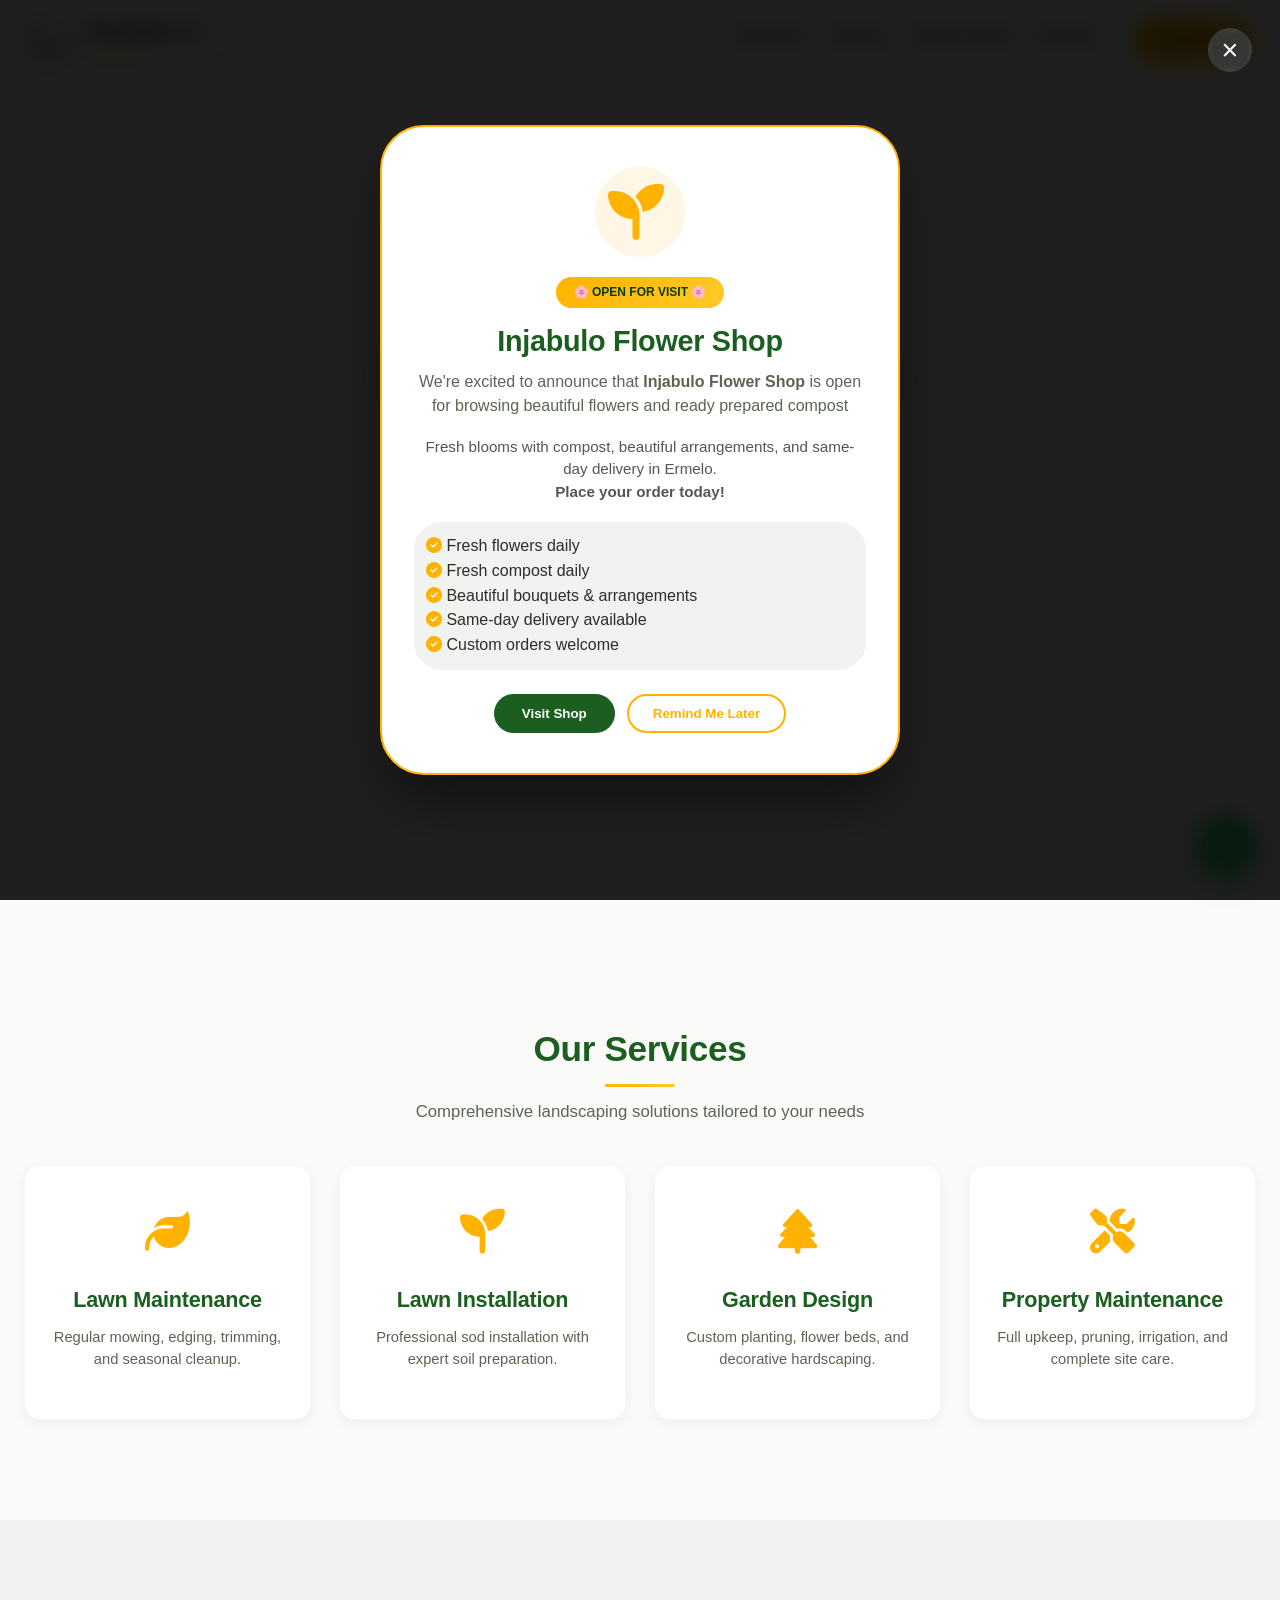
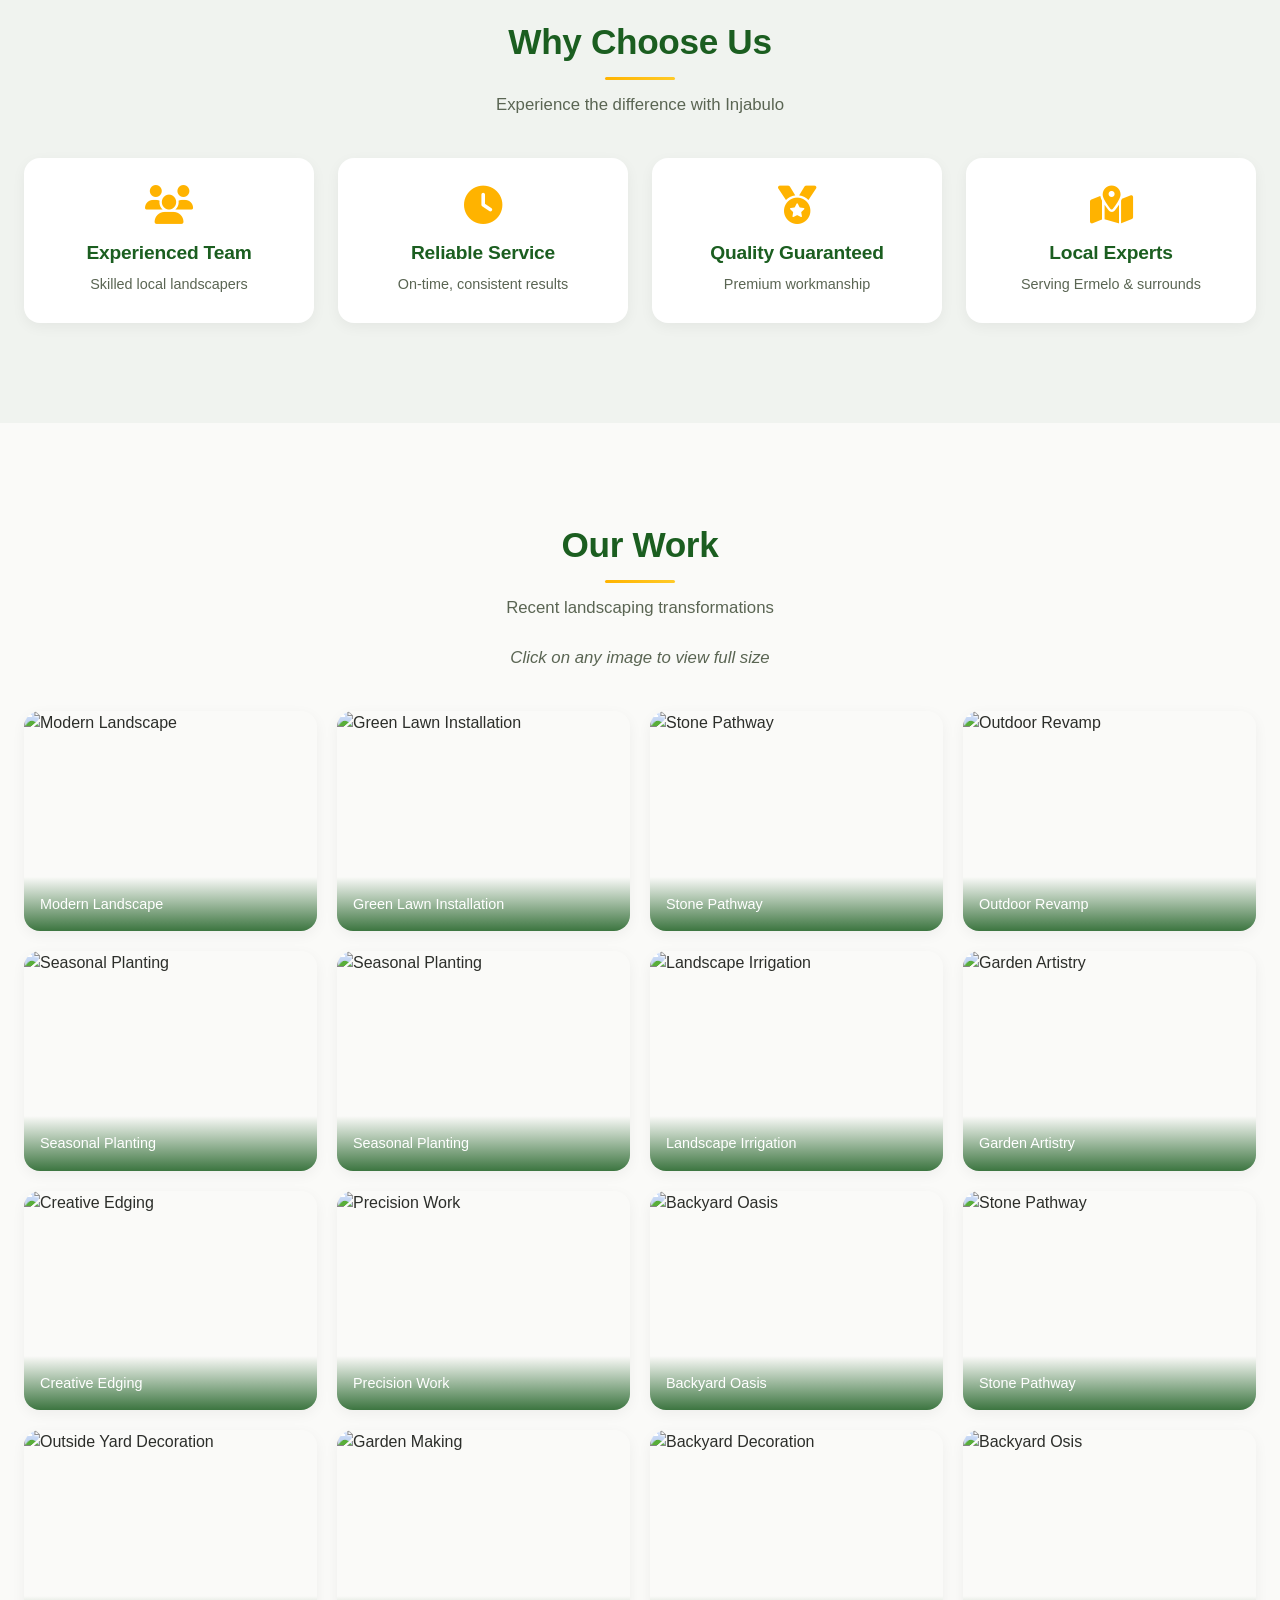
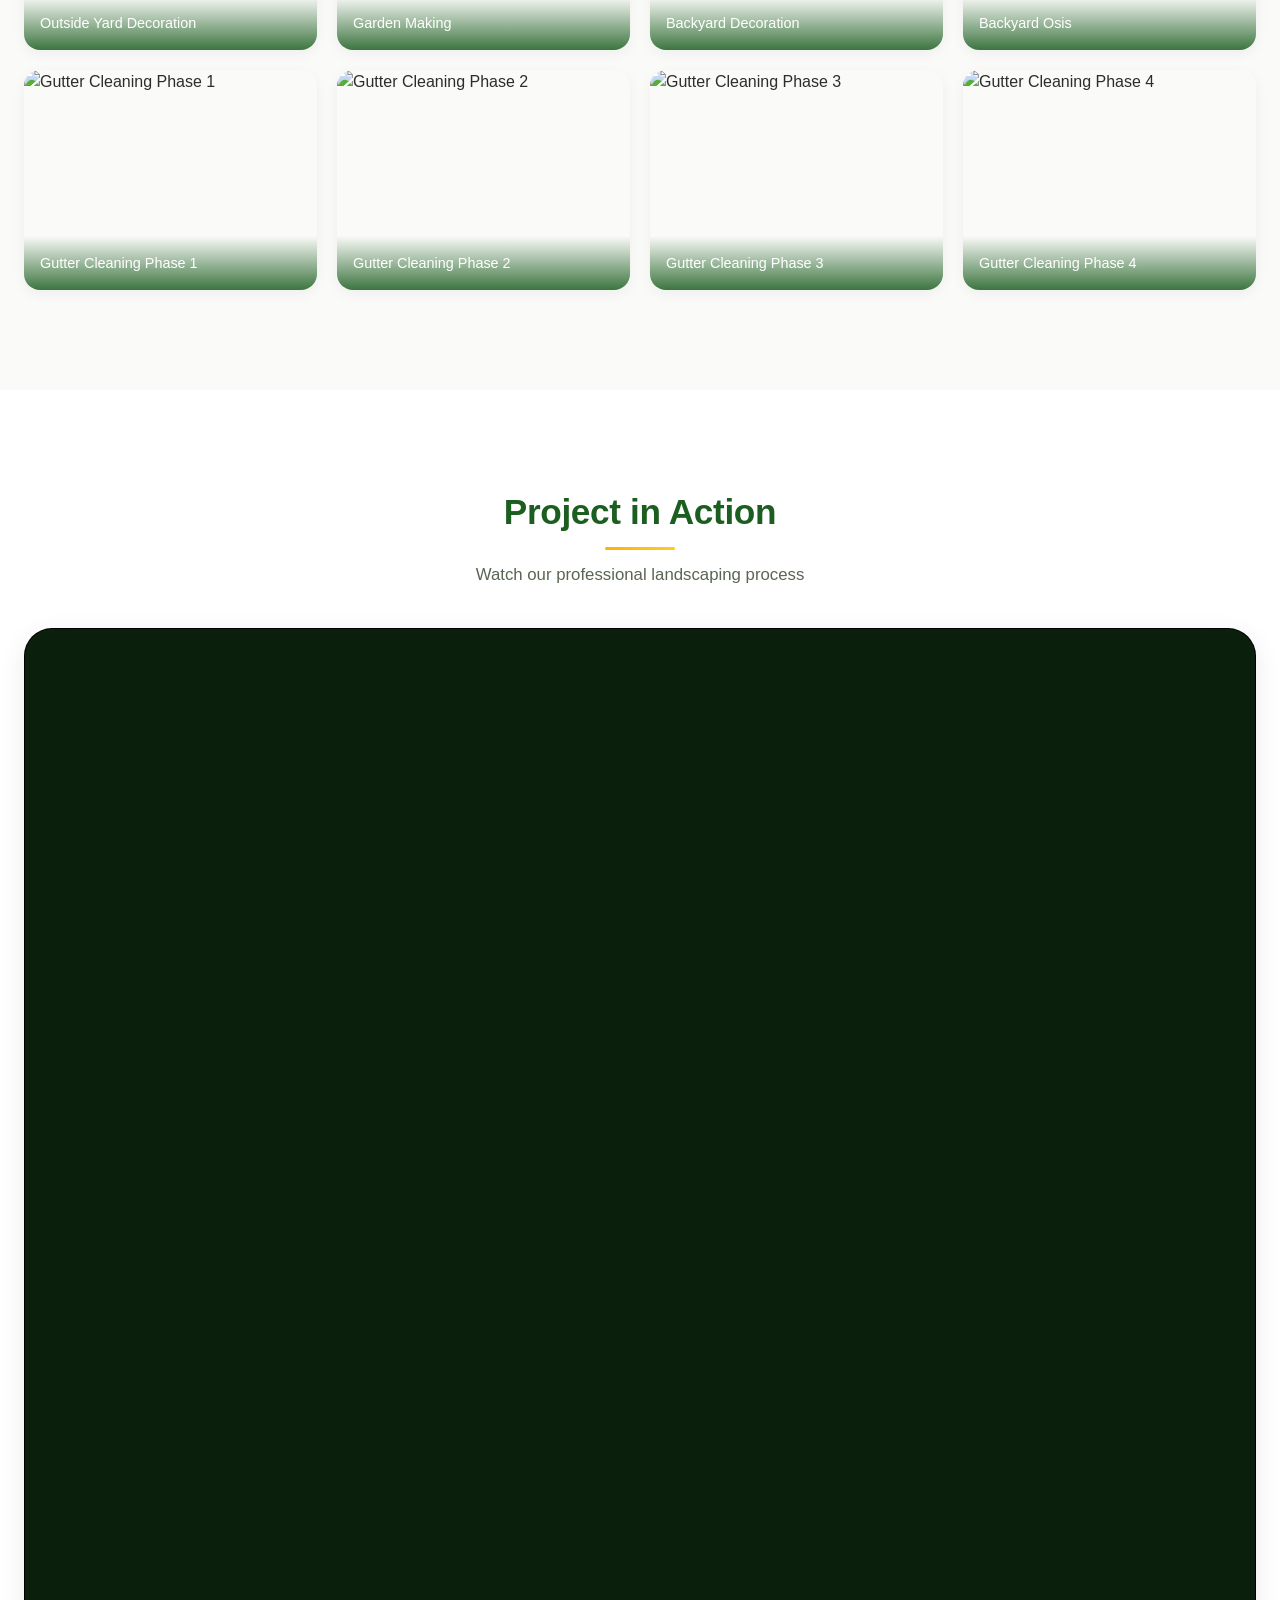
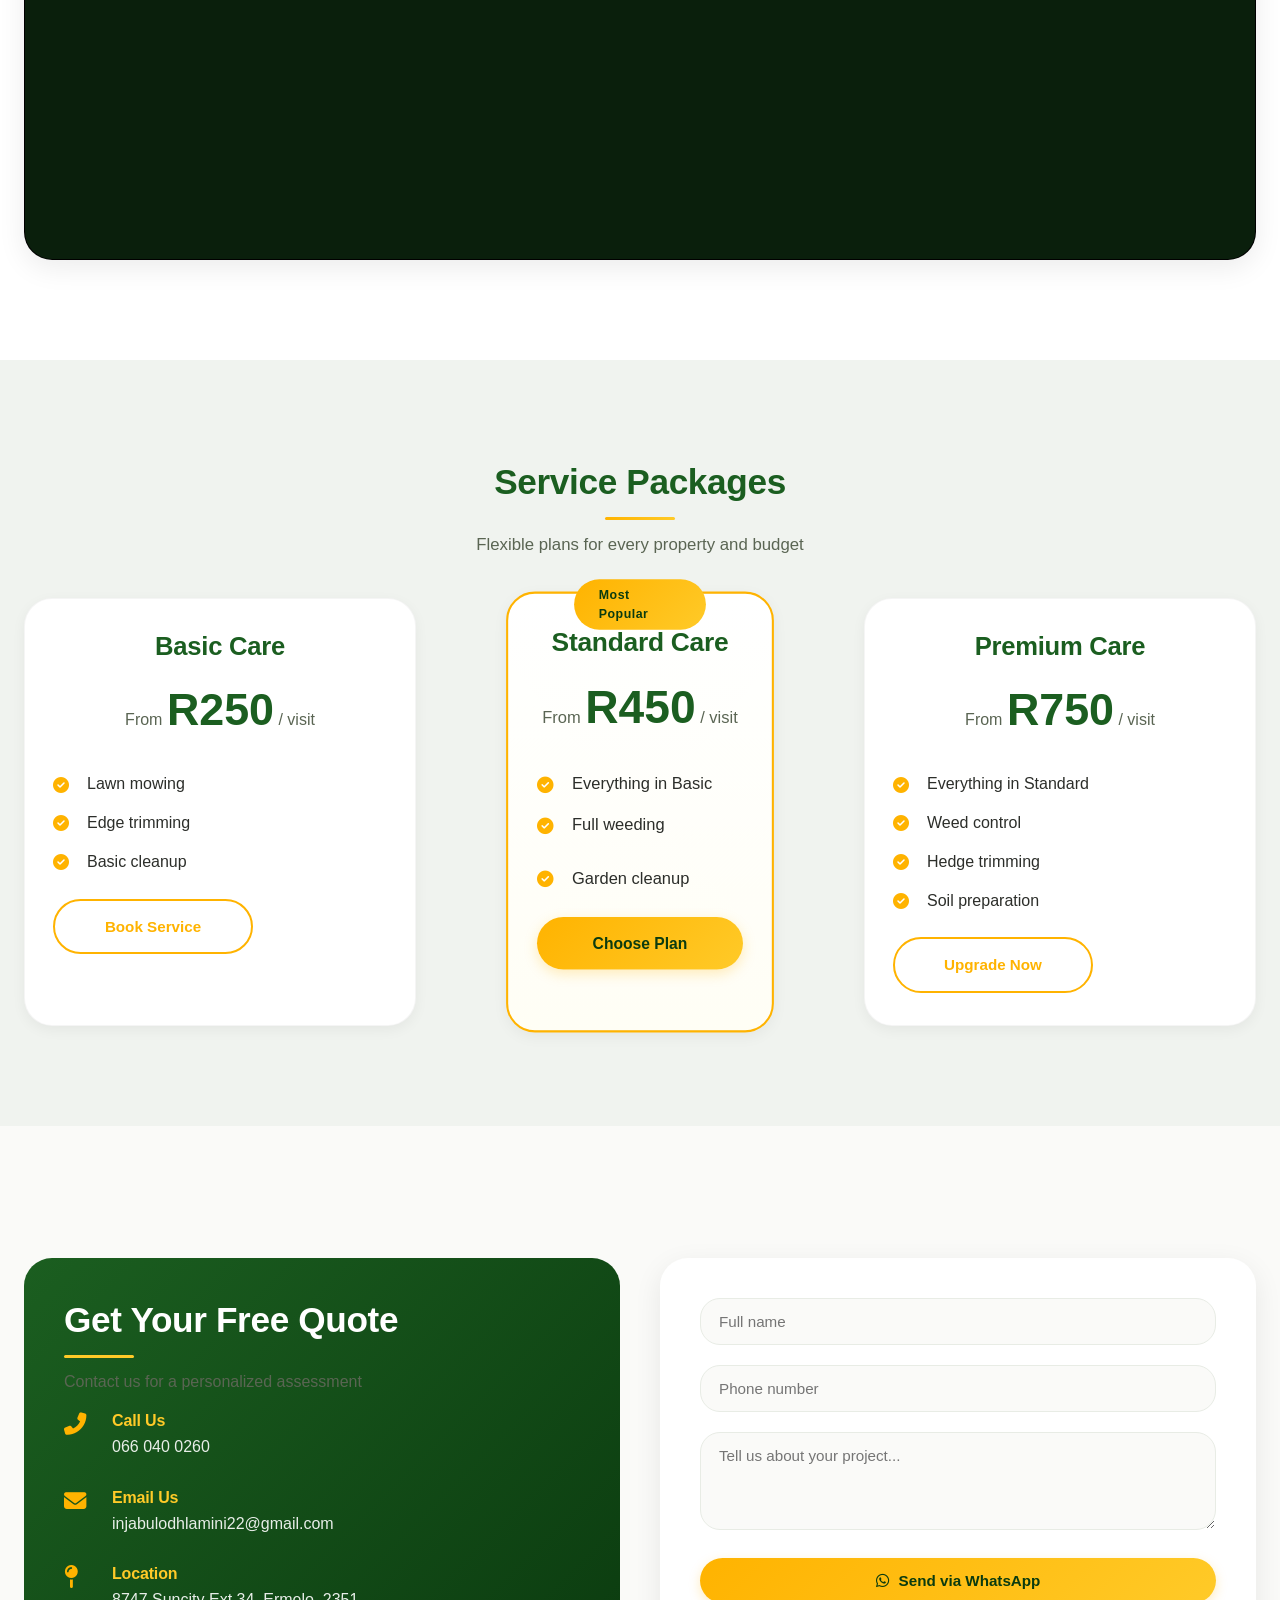
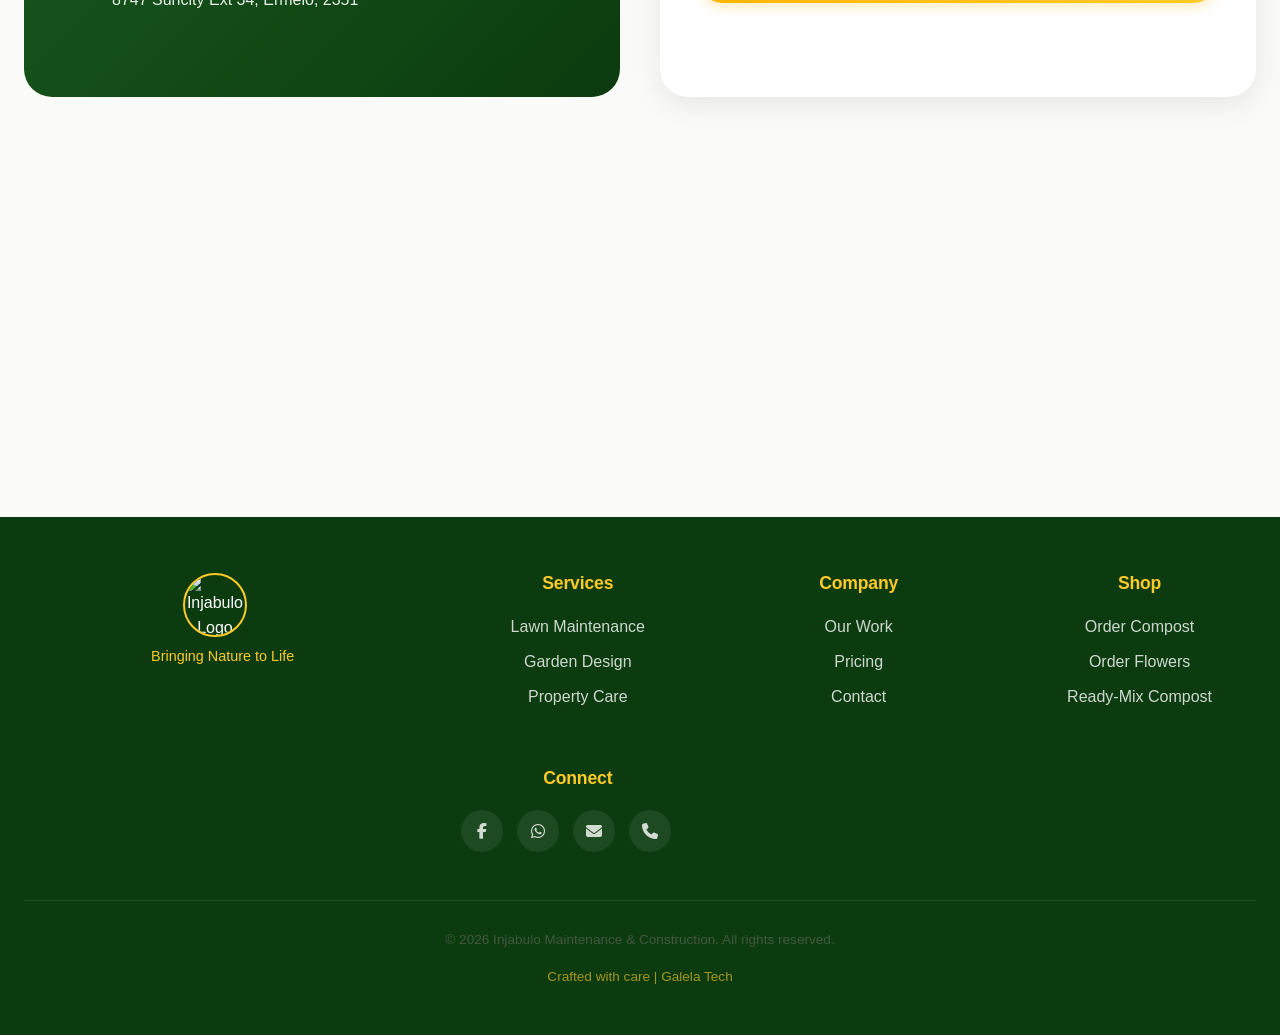
==== index.html @ 192044ea "Initial commit" ====
<!DOCTYPE html>
<html lang="en">
<head>
  <meta charset="UTF-8" />
  <meta name="viewport" content="width=device-width, initial-scale=1.0"/>
  <title>Injabulo Maintenance & Construction | Professional Landscaping Ermelo</title>
  <meta name="description" content="Professional landscaping, lawn maintenance, garden design, and property care services in Ermelo. Reliable, affordable, quality guaranteed. Free quotes available.">
  <meta name="google-site-verification" content="ykbK9y5Ayw79fZYIXV96JhBcG5zOJwum8FJCeMQU0h0" />
  <link rel="stylesheet" href="https://cdnjs.cloudflare.com/ajax/libs/font-awesome/6.4.0/css/all.min.css">
  <style>
    :root {
      --primary-green: #1b5e20;
      --primary-green-light: #2e7d32;
      --primary-green-dark: #0b3b0f;
      --gold-primary: #ffb300;
      --gold-secondary: #ffca28;
      --white: #ffffff;
      --off-white: #fafaf8;
      --light-gray: #f0f3ef;
      --medium-gray: #e2e6df;
      --dark-gray: #2c2e2a;
      --text-muted: #5a6553;
      --shadow-sm: 0 4px 14px rgba(0, 0, 0, 0.05);
      --shadow-md: 0 8px 28px rgba(0, 0, 0, 0.08);
      --border-radius: 10px;
      --border-radius-lg: 16px;
      --transition: all 0.25s ease;
      --white: #ffffff;
      --light-gray: #f0f3ef;
      --gold-primary: #ffb300;
      --gold-secondary: #ffca28;
      --primary-green: #1b5e20;
      --primary-green-dark: #0b3b0f;
    }

    * { margin: 0; padding: 0; box-sizing: border-box; }
    html { scroll-behavior: smooth; font-size: 16px; }
    body {
      font-family: 'Inter', -apple-system, BlinkMacSystemFont, 'Segoe UI', Roboto, Oxygen, Ubuntu, sans-serif;
      line-height: 1.55;
      color: var(--dark-gray);
      background: var(--off-white);
      overflow-x: hidden;
    }
    h1, h2, h3 { font-weight: 700; line-height: 1.25; letter-spacing: -0.01em; margin-bottom: 0.75rem; }
    h1 { font-size: 2.8rem; }
    h2 { font-size: 2rem; }
    h3 { font-size: 1.25rem; }
    p { margin-bottom: 1rem; color: var(--text-muted); }
    a { text-decoration: none; color: inherit; transition: var(--transition); }
    img { max-width: 100%; height: auto; display: block; }
    .container { width: 100%; max-width: 1280px; margin: 0 auto; padding: 0 24px; }

    /* ========== NAVIGATION ========== */
    .navbar {
      position: fixed;
      top: 0;
      width: 100%;
      background: rgba(255, 255, 255, 0.98);
      backdrop-filter: blur(10px);
      box-shadow: var(--shadow-sm);
      z-index: 1000;
      padding: 14px 0;
    }
    .nav-container { display: flex; justify-content: space-between; align-items: center; }
    .logo-wrapper { display: flex; align-items: center; gap: 14px; }
    .company-logo {
      width: 48px;
      height: 48px;
      border-radius: 50%;
      object-fit: cover;
      border: 2px solid var(--gold-primary);
      box-shadow: var(--shadow-sm);
    }
    .logo-main {
      font-size: 1.45rem;
      font-weight: 800;
      color: var(--primary-green);
      letter-spacing: -0.3px;
    }
    .logo-sub {
      font-size: 0.7rem;
      color: var(--gold-primary);
      font-weight: 600;
      letter-spacing: 0.3px;
    }
    .nav-toggle { background: none; border: none; width: 44px; height: 44px; display: flex; flex-direction: column; justify-content: center; align-items: center; cursor: pointer; }
    .hamburger { width: 24px; height: 2px; background: var(--primary-green); position: relative; transition: var(--transition); }
    .hamburger::before, .hamburger::after { content: ''; position: absolute; width: 100%; height: 2px; background: var(--primary-green); transition: var(--transition); }
    .hamburger::before { top: -7px; }
    .hamburger::after { bottom: -7px; }
    .nav-toggle.active .hamburger { background: transparent; }
    .nav-toggle.active .hamburger::before { transform: rotate(45deg); top: 0; }
    .nav-toggle.active .hamburger::after { transform: rotate(-45deg); bottom: 0; }
    .nav-menu {
      position: fixed;
      top: 72px;
      left: 0;
      width: 100%;
      background: var(--white);
      padding: 28px 24px;
      box-shadow: var(--shadow-md);
      transform: translateY(-120%);
      opacity: 0;
      visibility: hidden;
      transition: all 0.35s cubic-bezier(0.2, 0.9, 0.4, 1.1);
    }
    .nav-menu.active { transform: translateY(0); opacity: 1; visibility: visible; }
    .nav-menu ul { list-style: none; display: flex; flex-direction: column; gap: 8px; }
    .nav-menu li { margin-bottom: 0; }
    .nav-link {
      display: block;
      padding: 12px 16px;
      color: var(--dark-gray);
      font-weight: 600;
      border-radius: 12px;
      transition: var(--transition);
      text-align: center;
    }
    .nav-link:hover { background: var(--light-gray); color: var(--gold-primary); }
    .nav-cta {
      background: linear-gradient(135deg, var(--gold-primary), var(--gold-secondary));
      color: var(--primary-green-dark);
      padding: 12px 28px;
      border-radius: 40px;
      font-weight: 700;
      text-align: center;
      margin-top: 8px;
      display: inline-block;
    }
    .nav-cta:hover { transform: translateY(-2px); box-shadow: var(--shadow-sm); }

    /* ========== HERO ========== */
    .hero {
      background:  url('https://i.postimg.cc/Y0gMgQpD/IMG-20260615-WA0022.jpg') center/cover no-repeat;
      color: var(--white);
      text-align: center;
      min-height: 95vh;
      display: flex;
      align-items: center;
      justify-content: center;
      margin-top: 72px;
    }
    .hero-content { max-width: 860px; width: 100%; padding: 48px 24px; }
    .hero-title {
      font-size: 3rem;
      margin-bottom: 1rem;
      text-shadow: 0 2px 12px rgba(0, 0, 0, 0.2);
      letter-spacing: -0.02em;
    }
    .hero-subtitle {
      font-size: 1.35rem;
      margin-bottom: 1rem;
      color: var(--gold-secondary);
      font-weight: 500;
    }
    .hero-tagline {
      font-size: 1.05rem;
      margin-bottom: 2rem;
      opacity: 0.9;
      max-width: 560px;
      margin-left: auto;
      margin-right: auto;
      color: #fafaf8;
    }
    .hero-actions { display: flex; flex-direction: column; gap: 16px; align-items: center; justify-content: center; }

    /* ========== BUTTONS ========== */
    .btn {
      display: inline-flex;
      align-items: center;
      justify-content: center;
      gap: 10px;
      padding: 14px 32px;
      border-radius: 50px;
      font-weight: 600;
      transition: var(--transition);
      cursor: pointer;
      font-size: 0.95rem;
      border: none;
    }
    .btn-primary {
      background: linear-gradient(135deg, var(--gold-primary), var(--gold-secondary));
      color: var(--primary-green-dark);
      box-shadow: 0 4px 12px rgba(255, 179, 0, 0.25);
    }
    .btn-primary:hover { transform: translateY(-3px); box-shadow: 0 8px 22px rgba(255, 179, 0, 0.35); }
    .btn-secondary {
      background: rgba(255, 255, 255, 0.12);
      backdrop-filter: blur(4px);
      color: var(--white);
      border: 1px solid rgba(255, 255, 255, 0.25);
    }
    .btn-secondary:hover { background: rgba(255, 255, 255, 0.22); transform: translateY(-3px); }
    .btn-outline {
      background: transparent;
      border: 2px solid var(--gold-primary);
      color: var(--gold-primary);
      border-radius: 50px;
    }
    .btn-outline:hover { background: var(--gold-primary); color: var(--primary-green); transform: translateY(-2px); }

    /* ========== SECTIONS ========== */
    .section { padding: 80px 0; }
    .section-alt { background: var(--light-gray); }
    .section-title {
      font-size: 2.2rem;
      text-align: center;
      color: var(--primary-green);
      margin-bottom: 0.75rem;
      position: relative;
      padding-bottom: 16px;
    }
    .section-title::after {
      content: '';
      position: absolute;
      bottom: 0;
      left: 50%;
      transform: translateX(-50%);
      width: 70px;
      height: 3px;
      background: linear-gradient(90deg, var(--gold-primary), var(--gold-secondary));
      border-radius: 3px;
    }
    .section-subtitle {
      text-align: center;
      color: var(--text-muted);
      font-size: 1.05rem;
      margin-bottom: 2.5rem;
      max-width: 620px;
      margin-left: auto;
      margin-right: auto;
    }

    /* ========== SERVICES GRID ========== */
    .services-grid { display: grid; grid-template-columns: 1fr; gap: 28px; margin-top: 2rem; }
    .service-card {
      background: var(--white);
      padding: 32px 24px;
      border-radius: var(--border-radius-lg);
      box-shadow: var(--shadow-sm);
      text-align: center;
      transition: var(--transition);
      border: 1px solid rgba(0, 0, 0, 0.03);
    }
    .service-card:hover {
      transform: translateY(-6px);
      box-shadow: var(--shadow-md);
      border-color: var(--gold-primary);
    }
    .service-icon { font-size: 2.8rem; color: var(--gold-primary); margin-bottom: 1.2rem; }
    .service-title { color: var(--primary-green); margin-bottom: 0.75rem; font-size: 1.35rem; }
    .service-description { color: var(--text-muted); font-size: 0.92rem; }

    /* ========== ENTRY POPUP STYLES ========== */
.entry-popup {
  position: fixed;
  top: 0; left: 0;
  width: 100%; height: 100%;
  background: rgba(0,0,0,0.88);
  backdrop-filter: blur(10px);
  z-index: 3000;
  display: flex;
  align-items: center;
  justify-content: center;
  visibility: hidden;
  opacity: 0;
  transition: visibility 0.25s, opacity 0.25s ease;
}
.entry-popup.active {
  visibility: visible;
  opacity: 1;
}
.popup-card {
  background: var(--white);
  max-width: 520px;
  width: 90%;
  border-radius: 44px;
  padding: 40px 32px;
  text-align: center;
  box-shadow: 0 30px 50px rgba(0,0,0,0.4);
  border: 2px solid var(--gold-primary);
  transform: scale(0.92);
  transition: transform 0.3s cubic-bezier(0.2, 0.9, 0.4, 1.2);
}
.entry-popup.active .popup-card {
  transform: scale(1);
}
.popup-icon {
  font-size: 3.5rem;
  color: var(--gold-primary);
  background: #fff6e5;
  width: 90px;
  height: 90px;
  display: flex;
  align-items: center;
  justify-content: center;
  border-radius: 60px;
  margin: 0 auto 20px;
}
.popup-card h3 {
  font-size: 1.8rem;
  color: var(--primary-green);
  margin-bottom: 10px;
}
.popup-badge {
  background: linear-gradient(135deg, var(--gold-primary), var(--gold-secondary));
  display: inline-block;
  padding: 6px 18px;
  border-radius: 40px;
  font-size: 0.75rem;
  font-weight: 800;
  color: var(--primary-green-dark);
  margin-bottom: 16px;
}
.popup-card p {
  margin-bottom: 18px;
  font-size: 1rem;
  line-height: 1.5;
}
.popup-highlight {
  background: var(--light-gray);
  border-radius: 28px;
  padding: 12px;
  margin: 16px 0;
  font-weight: 500;
  text-align: left;
}
.popup-actions {
  display: flex;
  flex-wrap: wrap;
  gap: 12px;
  justify-content: center;
  margin-top: 24px;
}
.popup-btn-primary {
  background: var(--primary-green);
  color: white;
  border: none;
  padding: 12px 28px;
  border-radius: 60px;
  font-weight: 700;
  cursor: pointer;
  transition: 0.2s;
}
.popup-btn-primary:hover {
  background: var(--gold-primary);
  color: var(--primary-green-dark);
  transform: translateY(-2px);
}
.popup-btn-secondary {
  background: transparent;
  border: 2px solid var(--gold-primary);
  color: var(--gold-primary);
  padding: 10px 24px;
  border-radius: 60px;
  font-weight: 600;
  cursor: pointer;
  transition: 0.2s;
}
.popup-btn-secondary:hover {
  background: var(--gold-primary);
  color: var(--primary-green-dark);
}
.close-entry-popup {
  position: absolute;
  top: 28px;
  right: 28px;
  background: rgba(255,255,255,0.2);
  backdrop-filter: blur(4px);
  border: none;
  font-size: 1.8rem;
  color: white;
  cursor: pointer;
  width: 44px;
  height: 44px;
  border-radius: 50%;
  display: flex;
  align-items: center;
  justify-content: center;
  transition: 0.2s;
}
.close-entry-popup:hover {
  background: var(--gold-primary);
  color: var(--primary-green);
}

    /* ========== FEATURES ========== */
    .features-grid { display: grid; grid-template-columns: 1fr; gap: 24px; margin-top: 2rem; }
    .feature {
      text-align: center;
      padding: 28px 20px;
      background: var(--white);
      border-radius: var(--border-radius-lg);
      box-shadow: var(--shadow-sm);
      transition: var(--transition);
    }
    .feature:hover { transform: translateY(-4px); box-shadow: var(--shadow-md); }
    .feature-icon { font-size: 2.4rem; color: var(--gold-primary); margin-bottom: 1rem; }
    .feature-title { color: var(--primary-green); margin-bottom: 0.5rem; font-size: 1.2rem; }
    .feature p { font-size: 0.9rem; margin-bottom: 0; }

    /* ========== GALLERY GRID (Desktop/Tablet) ========== */
    .gallery-grid {
      display: grid;
      grid-template-columns: repeat(auto-fill, minmax(290px, 1fr));
      gap: 20px;
      margin-top: 2rem;
    }
    .gallery-item {
      border-radius: var(--border-radius-lg);
      overflow: hidden;
      aspect-ratio: 4/3;
      cursor: pointer;
      position: relative;
      box-shadow: var(--shadow-sm);
    }
    .gallery-item img { width: 100%; height: 100%; object-fit: cover; transition: transform 0.4s ease; }
    .gallery-item:hover img { transform: scale(1.05); }
    .gallery-overlay {
      position: absolute;
      bottom: 0;
      left: 0;
      right: 0;
      background: linear-gradient(transparent, rgba(27, 94, 32, 0.85));
      color: var(--white);  
      padding: 16px;
      font-weight: 500;
      font-size: 0.9rem;
    }

    /* ========== FIXED VIDEO GALLERY SECTION ========== */
    .video-gallery-section {
      background: var(--white);
    }
    .video-showcase {
      max-width: 1500px;
      margin: 2rem auto 0;
      border-radius: 28px;
      overflow: hidden;
      box-shadow: var(--shadow-md);
      background: #000;
      transition: var(--transition);
      border: 1px solid rgba(0,0,0,0.05);
    }
    .video-showcase video {
      width: 100%;
      height: auto;
      display: block;
      aspect-ratio: 1 / 1;
      object-fit:fill;
      background: #0a1f0c;
    }
    .video-caption {
      text-align: center;
      margin-top: 1rem;
      font-weight: 500;
      color: var(--primary-green);
      background: var(--off-white);
      display: inline-block;
      width: auto;
      padding: 6px 20px;
      border-radius: 60px;
      font-size: 0.85rem;
      letter-spacing: 0.3px;
    }
    .video-note {
      font-size: 0.85rem;
      text-align: center;
      margin-top: 1rem;
      color: var(--text-muted);
    }

    /* ========== MOBILE SLIDESHOW ========== */
    @media (max-width: 767px) {
      .gallery-grid { display: none !important; }
      .gallery-slideshow { display: block; position: relative; margin-top: 2rem; width: 100%; height: 280px; overflow: hidden; border-radius: 20px; background: #111; box-shadow: var(--shadow-md); }
      .slideshow-track { display: flex; flex-wrap: nowrap; height: 100%; transition: transform 0.45s cubic-bezier(0.2, 0.9, 0.4, 1.1); will-change: transform; }
      .slide { flex-shrink: 0; height: 100%; position: relative; }
      .slide img { width: 100%; height: 100%; object-fit: cover; pointer-events: none; user-select: none; }
      .slide-overlay {
        position: absolute;
        bottom: 0; left: 0; right: 0;
        background: linear-gradient(transparent, rgba(27, 94, 32, 0.85));
        color: white;
        padding: 18px 14px 14px;
        font-weight: 600;
        pointer-events: none;
      }
      .slideshow-btn {
        position: absolute;
        top: 50%; transform: translateY(-50%);
        background: rgba(27, 94, 32, 0.8);
        backdrop-filter: blur(4px);
        color: white;
        border: none;
        width: 40px; height: 40px;
        border-radius: 50%;
        font-size: 1rem;
        cursor: pointer;
        display: flex; align-items: center; justify-content: center;
        z-index: 10;
        transition: all 0.2s;
      }
      .slideshow-btn:active { background: var(--gold-primary); color: var(--primary-green); transform: translateY(-50%) scale(0.95); }
      .slideshow-btn.prev { left: 12px; }
      .slideshow-btn.next { right: 12px; }
      .slideshow-dots { display: flex; justify-content: center; gap: 10px; margin-top: 18px; }
      .dot {
        width: 8px; height: 8px;
        border-radius: 50%;
        background: #cbd5c0;
        border: none;
        cursor: pointer;
        transition: all 0.2s;
      }
      .dot.active { background: var(--gold-primary); width: 26px; border-radius: 12px; }
      .slideshow-counter {
        display: block;
        text-align: center;
        font-size: 0.8rem;
        color: var(--text-muted);
        margin-top: 10px;
        font-weight: 500;
      }
    }
    @media (min-width: 768px) {
      .gallery-slideshow, .slideshow-dots, .slideshow-counter { display: none !important; }
    }

    /* ========== PRICING ========== */
    .pricing-grid { display: grid; grid-template-columns: 1fr; gap: 28px; margin-top: 2rem; }
    .pricing-card {
      background: var(--white);
      border-radius: 28px;
      padding: 32px 28px;
      box-shadow: var(--shadow-sm);
      transition: var(--transition);
      position: relative;
      border: 1px solid rgba(0, 0, 0, 0.04);
    }
    .pricing-card:hover { transform: translateY(-6px); box-shadow: var(--shadow-md); }
    .pricing-card.featured {
      border: 2px solid var(--gold-primary);
      background: linear-gradient(to bottom, #ffffff, #fffef5);
    }
    .pricing-badge {
      position: absolute;
      top: -14px;
      left: 50%;
      transform: translateX(-50%);
      background: linear-gradient(135deg, var(--gold-primary), var(--gold-secondary));
      color: var(--primary-green-dark);
      padding: 6px 24px;
      border-radius: 40px;
      font-size: 0.75rem;
      font-weight: 800;
      letter-spacing: 0.5px;
    }
    .pricing-header { text-align: center; margin-bottom: 24px; }
    .pricing-title { font-size: 1.6rem; color: var(--primary-green); }
    .pricing-price { font-size: 1rem; color: var(--text-muted); margin-top: 8px; }
    .pricing-price span { font-size: 2.8rem; font-weight: 800; color: var(--primary-green); }
    .pricing-features { list-style: none; margin: 28px 0 24px; }
    .pricing-features li {
      margin-bottom: 14px;
      display: flex;
      align-items: center;
      gap: 12px;
      color: var(--dark-gray);
    }
    .pricing-features i { color: var(--gold-primary); width: 22px; font-size: 1rem; }

    /* ========== CONTACT ========== */
    .contact-grid { display: grid; grid-template-columns: 1fr; gap: 40px; margin-top: 2rem; }
    .contact-info {
      background: linear-gradient(135deg, var(--primary-green), var(--primary-green-dark));
      padding: 40px;
      border-radius: 28px;
      color: white;
    }
    .contact-info .section-title { color: white; text-align: left; margin-bottom: 12px; }
    .contact-info .section-title::after { left: 0; transform: none; background: var(--gold-secondary); }
    .contact-item { display: flex; gap: 16px; margin-bottom: 28px; align-items: flex-start; }
    .contact-item i { font-size: 1.4rem; color: var(--gold-primary); min-width: 32px; padding-top: 2px; }
    .contact-item h3 { font-size: 1rem; margin-bottom: 4px; color: var(--gold-secondary); }
    .contact-item a, .contact-item p { color: rgba(255, 255, 255, 0.9); }
    .contact-form {
      background: var(--white);
      padding: 40px;
      border-radius: 28px;
      box-shadow: var(--shadow-md);
    }
    .form-group { margin-bottom: 20px; }
    .form-group input, .form-group textarea {
      width: 100%;
      padding: 14px 18px;
      border: 1.5px solid #e8ece5;
      border-radius: 20px;
      font-family: inherit;
      font-size: 0.95rem;
      transition: var(--transition);
      background: var(--off-white);
    }
    .form-group input:focus, .form-group textarea:focus {
      outline: none;
      border-color: var(--gold-primary);
      box-shadow: 0 0 0 4px rgba(255, 179, 0, 0.08);
    }

    /* ========== MAP ========== */
    .map-section { height: 320px; filter: grayscale(0.15); }
    .map-section iframe { width: 100%; height: 100%; border: none; }

    /* ========== FOOTER ========== */
    .footer { background: var(--primary-green-dark); color: var(--white); padding: 56px 0 32px; }
    .footer-content { display: grid; grid-template-columns: auto 1fr; gap: 40px; margin-bottom: 48px; }
    .footer-logo {
      width: 64px;
      height: 64px;
      border-radius: 50%;
      border: 2px solid var(--gold-secondary);
      margin-left: 40%;
    }
    .footer-tagline { color: var(--gold-secondary); margin-top: 8px; font-weight: 500; font-size: 0.9rem; margin-left: 0; }
    .footer-links { display: grid; grid-template-columns: 1fr; gap: 32px; }
    .footer-column h3 { color: var(--gold-secondary); margin-bottom: 20px; font-size: 1.1rem; }
    .footer-column ul { list-style: none; }
    .footer-column li { margin-bottom: 10px; }
    .footer-column a { color: rgba(255, 255, 255, 0.8); transition: var(--transition); }
    .footer-column a:hover { color: var(--gold-secondary); padding-left: 5px; }
    .social-links { display: flex; gap: 14px; margin-top: 20px;  }
    .social-links a {
      background: rgba(255, 255, 255, 0.08);
      width: 42px;
      height: 42px;
      border-radius: 50%;
      display: flex;
      align-items: center;
      justify-content: center;
      transition: var(--transition);
    }
    .social-links a:hover { background: var(--gold-primary); color: var(--primary-green); transform: translateY(-4px); }
    .footer-bottom {
      text-align: center;
      padding-top: 28px;
      border-top: 1px solid rgba(255, 255, 255, 0.12);
      font-size: 0.85rem;
      opacity: 0.7;
    }
    .credit { margin-top: 6px; color: var(--gold-secondary); opacity: 0.9; }

    /* ========== WHATSAPP FLOAT ========== */
    .whatsapp-float {
      position: fixed;
      bottom: 24px;
      right: 24px;
      width: 60px;
      height: 60px;
      background: #25D366;
      color: white;
      border-radius: 50%;
      display: flex;
      align-items: center;
      justify-content: center;
      font-size: 1.8rem;
      box-shadow: 0 8px 24px rgba(37, 211, 102, 0.3);
      z-index: 999;
      transition: var(--transition);
    }
    .whatsapp-float:hover { transform: scale(1.1); }

    /* ========== LIGHTBOX ========== */
    .lightbox {
      display: none;
      position: fixed;
      top: 0;
      left: 0;
      width: 100%;
      height: 100%;
      background: rgba(0, 0, 0, 0.96);
      z-index: 2000;
      justify-content: center;
      align-items: center;
      padding: 24px;
    }
    .lightbox.active { display: flex; }
    .lightbox-content { max-width: 90%; max-height: 90%; }
    #lightboxImage { width: 100%; height: auto; border-radius: 20px; box-shadow: 0 20px 40px rgba(0, 0, 0, 0.5); }
    .lightbox-close {
      position: absolute;
      top: 24px;
      right: 24px;
      background: var(--gold-primary);
      border: none;
      color: var(--primary-green);
      width: 48px;
      height: 48px;
      border-radius: 50%;
      font-size: 1.6rem;
      cursor: pointer;
      display: flex;
      align-items: center;
      justify-content: center;
    }

    /* ========== RESPONSIVE ========== */
    @media (min-width: 768px) {
      .nav-menu { position: static; transform: none; opacity: 1; visibility: visible; background: transparent; box-shadow: none; padding: 0; width: auto; }
      .nav-menu ul { flex-direction: row; gap: 28px; }
      .nav-link { padding: 8px 0; background: transparent; color: var(--dark-gray); }
      .nav-link:hover { background: transparent; color: var(--gold-primary); }
      .nav-cta { margin-top: 0; margin-left: 12px; display: inline-block; }
      .nav-toggle { display: none; }
      .hero-title { font-size: 3.5rem; }
      .hero-subtitle { font-size: 1.5rem; }
      .hero-actions { flex-direction: row; gap: 20px; }
      .btn { width: auto; min-width: 200px; }
      .services-grid { grid-template-columns: repeat(2, 1fr); }
      .features-grid { grid-template-columns: repeat(2, 1fr); }
      .pricing-grid { grid-template-columns: repeat(2, 1fr); }
      .pricing-card.featured { grid-column: 1 / -1; max-width: 440px; margin: 0 auto; }
      .contact-grid { grid-template-columns: 1fr 1fr; }
      .footer-content { grid-template-columns: 1fr 2fr; text-align: center;}
      .footer-links { grid-template-columns: repeat(3, 1fr); gap: 48px; }
    }
    @media (min-width: 1024px) {
      .hero-title { font-size: 4rem; }
      .services-grid { grid-template-columns: repeat(4, 1fr); }
      .features-grid { grid-template-columns: repeat(4, 1fr); }
      .pricing-grid { grid-template-columns: repeat(3, 1fr); }
      .pricing-card.featured { grid-column: auto; transform: scale(1.03); }
    }
    @media (min-width: 1200px) {
      .section { padding: 100px 0; }
      .hero-content { padding: 80px; }
    }

    /* Animations */
    @keyframes slideIn { from { transform: translateY(-100%); opacity: 0; } to { transform: translateY(0); opacity: 1; } }
    @keyframes fadeOut { from { opacity: 1; } to { opacity: 0; } }
  </style>
</head>
<body>

  <!-- Navigation -->
  <nav class="navbar">
    <div class="container nav-container">
      <div class="logo-wrapper">
        <img src="https://i.postimg.cc/ncTbVT4b/logo.jpg" alt="Injabulo Logo" class="company-logo">
        <div class="logo-text">
          <div class="logo-main">INJABULO</div>
          <div class="logo-sub">Maintenance & Construction</div>
        </div>
      </div>
      <button class="nav-toggle" aria-label="Toggle menu"><span class="hamburger"></span></button>
      <div class="nav-menu">
        <ul>
          <li><a href="#services" class="nav-link">Services</a></li>
          <li><a href="#gallery" class="nav-link">Gallery</a></li>
          <li><a href="orderFlowers.html" class="nav-link">Flower Shop</a></li>
          <li><a href="#pricing" class="nav-link">Pricing</a></li>
          <li><a href="#contact"  class="nav-cta">Call Now</a></li>
        </ul>
      </div>
    </div>
  </nav>

  <!-- Hero -->
  <header class="hero">
    <div class="hero-content">
      <div class="container">
        <h1 class="hero-title">Bringing Nature to Life</h1>
        <p class="hero-subtitle">Professional Landscaping in Ermelo</p>
        <p class="hero-tagline">Reliable • Affordable • Quality Results</p>
        <div class="hero-actions">
          <a href="#contact" class="btn btn-primary">Get Free Quote</a>
          <a href="tel:0660400260" class="btn btn-secondary"><i class="fas fa-phone-alt"></i> 066 040 0260</a>
        </div>
      </div>
    </div>
  </header>

  <!-- Services -->
  <section id="services" class="section">
    <div class="container">
      <h2 class="section-title">Our Services</h2>
      <p class="section-subtitle">Comprehensive landscaping solutions tailored to your needs</p>
      <div class="services-grid">
        <article class="service-card"><div class="service-icon"><i class="fas fa-leaf"></i></div><h3 class="service-title">Lawn Maintenance</h3><p class="service-description">Regular mowing, edging, trimming, and seasonal cleanup.</p></article>
        <article class="service-card"><div class="service-icon"><i class="fas fa-seedling"></i></div><h3 class="service-title">Lawn Installation</h3><p class="service-description">Professional sod installation with expert soil preparation.</p></article>
        <article class="service-card"><div class="service-icon"><i class="fas fa-tree"></i></div><h3 class="service-title">Garden Design</h3><p class="service-description">Custom planting, flower beds, and decorative hardscaping.</p></article>
        <article class="service-card"><div class="service-icon"><i class="fas fa-tools"></i></div><h3 class="service-title">Property Maintenance</h3><p class="service-description">Full upkeep, pruning, irrigation, and complete site care.</p></article>
      </div>
    </div>

   <!-- ENTRY POPUP - Flower Shop Coming Soon Announcement -->
<div id="flowerPopup" class="entry-popup">
  <button class="close-entry-popup" id="closePopupBtn">&times;</button>
  <div class="popup-card">
    <div class="popup-icon">
      <i class="fas fa-seedling"></i>
      <i class="fas fa-flower" style="margin-left: 8px; color: #ff6b9d;"></i>
    </div>
    <div class="popup-badge">🌸 OPEN FOR VISIT 🌸</div>
    <h3>Injabulo Flower Shop</h3>
    <p>We're excited to announce that <strong>Injabulo Flower Shop</strong> is open for browsing beautiful flowers and ready prepared compost</p>
    <p style="font-size: 0.95rem; color: #555;">Fresh blooms with compost, beautiful arrangements, and same-day delivery in Ermelo. <br><strong>Place your order today!</strong></p>
    <div class="popup-highlight">
      <i class="fas fa-check-circle" style="color: var(--gold-primary);"></i> Fresh flowers daily<br>
      <i class="fas fa-check-circle" style="color: var(--gold-primary);"></i> Fresh compost daily<br>
      <i class="fas fa-check-circle" style="color: var(--gold-primary);"></i> Beautiful bouquets & arrangements<br>
      <i class="fas fa-check-circle" style="color: var(--gold-primary);"></i> Same-day delivery available<br>
      <i class="fas fa-check-circle" style="color: var(--gold-primary);"></i> Custom orders welcome
    </div>
    <div class="popup-actions">
      <button class="popup-btn-primary" id="popupShopNow">Visit Shop</button>
      <button class="popup-btn-secondary" id="popupDismissLater">Remind Me Later</button>
    </div>
  </div>
</div>

  </section>

  <!-- Why Choose Us -->
  <section class="section section-alt">
    <div class="container">
      <h2 class="section-title">Why Choose Us</h2>
      <p class="section-subtitle">Experience the difference with Injabulo</p>
      <div class="features-grid">
        <div class="feature"><i class="fas fa-users feature-icon"></i><h3 class="feature-title">Experienced Team</h3><p>Skilled local landscapers</p></div>
        <div class="feature"><i class="fas fa-clock feature-icon"></i><h3 class="feature-title">Reliable Service</h3><p>On-time, consistent results</p></div>
        <div class="feature"><i class="fas fa-medal feature-icon"></i><h3 class="feature-title">Quality Guaranteed</h3><p>Premium workmanship</p></div>
        <div class="feature"><i class="fas fa-map-marked-alt feature-icon"></i><h3 class="feature-title">Local Experts</h3><p>Serving Ermelo & surrounds</p></div>
      </div>
    </div>
  </section>

  <!-- Gallery -->
  <section id="gallery" class="section">
    <div class="container">
      <h2 class="section-title">Our Work</h2>
      <p class="section-subtitle">Recent landscaping transformations</p>
      <p class="section-subtitle" style="font-style: italic; margin-top: -1rem;">Click on any image to view full size</p>
      <!-- Desktop/Tablet Grid -->
      <div class="gallery-grid" id="galleryGrid"></div>
      <!-- Mobile Slideshow -->
      <div class="gallery-slideshow" id="gallerySlideshow">
        <div class="slideshow-track" id="slideshowTrack"></div>
        <button class="slideshow-btn prev" id="slidePrev"><i class="fas fa-chevron-left"></i></button>
        <button class="slideshow-btn next" id="slideNext"><i class="fas fa-chevron-right"></i></button>
      </div>
      <div class="slideshow-dots" id="slideshowDots"></div>
      <div class="slideshow-counter" id="slideshowCounter"></div>
    </div>
  </section>

  <!-- ========== FIXED VIDEO GALLERY SECTION (autoplay loop) ========== -->
  <section class="section video-gallery-section">
    <div class="container">
      <h2 class="section-title">Project in Action</h2>
      <p class="section-subtitle">Watch our professional landscaping process</p>
      <div class="video-showcase">
        <video id="projectVideo" autoplay muted playsinline>
          <source src="videos/1000332698 - Trim.mp4" type="video/mp4">
          Your browser does not support the video tag.
        </video>
      </div>
      </div>
    </div>
  </section>

  <!-- Pricing -->
  <section id="pricing" class="section section-alt">
    <div class="container">
      <h2 class="section-title">Service Packages</h2>
      <p class="section-subtitle">Flexible plans for every property and budget</p>
      <div class="pricing-grid">
        <div class="pricing-card"><div class="pricing-header"><h3 class="pricing-title">Basic Care</h3><div class="pricing-price">From <span>R250</span> / visit</div></div><ul class="pricing-features"><li><i class="fas fa-check-circle"></i> Lawn mowing</li><li><i class="fas fa-check-circle"></i> Edge trimming</li><li><i class="fas fa-check-circle"></i> Basic cleanup</li></ul><a href="#contact" class="btn btn-outline">Book Service</a></div>
        <div class="pricing-card featured"><div class="pricing-badge">Most Popular</div><div class="pricing-header"><h3 class="pricing-title">Standard Care</h3><div class="pricing-price">From <span>R450</span> / visit</div></div><ul class="pricing-features"><li><i class="fas fa-check-circle"></i> Everything in Basic</li><li><i class="fas fa-check-circle"></i> Full weeding</li><li></li><li><i class="fas fa-check-circle"></i> Garden cleanup</li></ul><a href="#contact" class="btn btn-primary">Choose Plan</a></div>
        <div class="pricing-card"><div class="pricing-header"><h3 class="pricing-title">Premium Care</h3><div class="pricing-price">From <span>R750</span> / visit</div></div><ul class="pricing-features"><li><i class="fas fa-check-circle"></i> Everything in Standard</li><li><i class="fas fa-check-circle"></i> Weed control</li><li><i class="fas fa-check-circle"></i> Hedge trimming</li><li><i class="fas fa-check-circle"></i> Soil preparation</li></ul><a href="#contact" class="btn btn-outline">Upgrade Now</a></div>
      </div>
    </div>
  </section>

  <!-- Contact -->
  <section id="contact" class="section">
    <div class="container">
      <div class="contact-grid">
        <div class="contact-info">
          <h2 class="section-title">Get Your Free Quote</h2>
          <p>Contact us for a personalized assessment</p>
          <div class="contact-details">
            <div class="contact-item"><i class="fas fa-phone-alt"></i><div><h3>Call Us</h3><a href="tel:0660400260">066 040 0260</a></div></div>
            <div class="contact-item"><i class="fas fa-envelope"></i><div><h3>Email Us</h3><a href="mailto:injabulodhlamini22@gmail.com">injabulodhlamini22@gmail.com</a></div></div>
            <div class="contact-item"><i class="fas fa-map-pin"></i><div><h3>Location</h3><p>8747 Suncity Ext 34, Ermelo, 2351</p></div></div>
          </div>
        </div>
        <form id="contactForm" class="contact-form">
          <div class="form-group"><input type="text" id="name" placeholder="Full name" required></div>
          <div class="form-group"><input type="tel" id="phone" placeholder="Phone number" required></div>
          <div class="form-group"><textarea id="message" placeholder="Tell us about your project..." rows="4" required></textarea></div>
          <button type="submit" class="btn btn-primary" style="width:100%; justify-content:center;"><i class="fab fa-whatsapp"></i> Send via WhatsApp</button>
        </form>
      </div>
    </div>
  </section>

  <!-- Map -->
  <div class="map-section">
    <iframe src="https://www.google.com/maps/embed?pb=!1m18!1m12!1m3!1d3587.708381278014!2d29.9966213!3d-26.5501175!2m3!1f0!2f0!3f0!3m2!1i1024!2i768!4f13.1!3m3!1m2!1s0x1eebfbffbece223f%3A0xa72a4d69e202687e!2sInjabulo%20Maintenance!5e0!3m2!1sen!2sza!4v1700000000000" allowfullscreen loading="lazy" title="Injabulo Maintenance Location"></iframe>
  </div>

  <!-- Footer -->
  <footer class="footer">
    <div class="container">
      <div class="footer-content">
        <div>
          <img src="https://i.postimg.cc/ncTbVT4b/logo.jpg" alt="Injabulo Logo" class="footer-logo">
          <p class="footer-tagline">Bringing Nature to Life</p>
        </div>
        <div class="footer-links">
          <div class="footer-column"><h3>Services</h3><ul><li><a href="#services">Lawn Maintenance</a></li><li><a href="#services">Garden Design</a></li><li><a href="#services">Property Care</a></li></ul></div>
          <div class="footer-column"><h3>Company</h3><ul><li><a href="#gallery">Our Work</a></li><li><a href="#pricing">Pricing</a></li><li><a href="#contact">Contact</a></li></ul></div>
          <div class="footer-column"><h3>Shop</h3><ul><li><a href="orderFlowers.html">Order Compost</a></li><li><a href="orderFlowers.html">Order Flowers</a></li><li><a href="orderFlowers.html">Ready-Mix Compost</a></li></ul></div>
          <div class="footer-column"><h3>Connect</h3><div class="social-links"><a href="https://m.facebook.com/100083415397086/about/" target="_blank"><i class="fab fa-facebook-f"></i></a><a href="https://wa.me/27660400260" target="_blank"><i class="fab fa-whatsapp"></i></a><a href="mailto:injabulodhlamini22@gmail.com"><i class="fas fa-envelope"></i></a><a href="tel:0660400260"><i class="fas fa-phone"></i></a></div></div>
        </div>
      </div>
      <div class="footer-bottom">
        <p>&copy; 2026 Injabulo Maintenance & Construction. All rights reserved.</p>
        <p class="credit">Crafted with care | Galela Tech</p>
      </div>
    </div>
  </footer>

  <!-- WhatsApp Float -->
  <a href="https://wa.me/27660400260" class="whatsapp-float" target="_blank"><i class="fab fa-whatsapp"></i></a>

  <!-- Lightbox -->
  <div class="lightbox" id="lightbox">
    <button class="lightbox-close">&times;</button>
    <div class="lightbox-content">
      <img id="lightboxImage" src="" alt="">
      <div id="lightboxCaption" style="color: white; text-align: center; margin-top: 12px;"></div>
    </div>
  </div>


  <script>
  document.addEventListener('DOMContentLoaded', function() {
    // Gallery Images
    const images = [
      { src: 'https://i.postimg.cc/sgyb1DGk/IMG_20260118_WA0006.jpg', label: 'Modern Landscape ', },
      { src: 'https://i.postimg.cc/L61qrYD9/IMG_20260327_WA0002.jpg', label: 'Green Lawn Installation' },
      { src: 'https://i.postimg.cc/V61RtC6k/IMG-20260511-WA0003.jpg', label: 'Stone Pathway' },
      { src: 'https://i.postimg.cc/gkfrxmS4/1000332300.jpg', label: 'Outdoor Revamp' },
      { src: 'https://i.postimg.cc/rmC80YFB/IMG_20260118_WA0016.jpg', label: 'Seasonal Planting' },
      { src: 'https://i.postimg.cc/50qxYkNg/IMG_20260118_WA0021.jpg', label: 'Seasonal Planting' },
      { src: 'https://i.postimg.cc/hGtLmL3P/image1.jpg', label: 'Landscape Irrigation' },
      { src: 'https://i.postimg.cc/XJTdtTNq/round.jpg', label: 'Garden Artistry' },
      { src: 'https://i.postimg.cc/7Ltgn5ph/art.jpg', label: 'Creative Edging' },
      { src: 'https://i.postimg.cc/DZW1j2hy/machine.jpg', label: 'Precision Work' },
      { src: 'https://i.postimg.cc/4drVjr4d/yardg.jpg', label: 'Backyard Oasis' },
      { src: 'https://i.postimg.cc/QtR1vRNx/yardb.jpg', label: 'Stone Pathway', },
      {src: 'https://i.postimg.cc/MTDYmpM8/IMG-20260511-WA0001.jpg', label: 'Outside Yard Decoration'},
      { src: 'https://i.postimg.cc/FRmZSLRF/IMG-20260511-WA0004.jpg', label: 'Garden Making'},
      { src: 'https://i.postimg.cc/d1B9jVkF/IMG-20260511-WA0002.jpg', label: 'Backyard Decoration'},
      { src: 'https://i.postimg.cc/DZgcPwJn/IMG-20260511-WA0000.jpg', label: 'Backyard Osis'},
      { src: 'https://i.postimg.cc/vBMznVmj/IMG-20260511-WA0011.jpg',label: 'Gutter Cleaning Phase 1'},
      { src: 'https://i.postimg.cc/KzFNTMzZ/IMG-20260511-WA0009.jpg',label: 'Gutter Cleaning Phase 2'},
      { src: 'https://i.postimg.cc/Y9k3FW9t/IMG-20260511-WA0008.jpg',label: 'Gutter Cleaning Phase 3'},
      { src: 'https://i.postimg.cc/qR0LK37F/IMG-20260511-WA0012.jpg',label: 'Gutter Cleaning Phase 4'},

    ];
    const total = images.length;

    // Lightbox
    const lightbox = document.getElementById('lightbox');
    const lightboxImg = document.getElementById('lightboxImage');
    const lightboxCap = document.getElementById('lightboxCaption');
    window.openLightbox = (src, label) => { lightboxImg.src = src; lightboxCap.textContent = label; lightbox.classList.add('active'); document.body.style.overflow = 'hidden'; };
    document.querySelector('.lightbox-close').onclick = () => { lightbox.classList.remove('active'); document.body.style.overflow = ''; };
    lightbox.onclick = e => { if (e.target === lightbox) { lightbox.classList.remove('active'); document.body.style.overflow = ''; } };

    // Desktop Grid
    const grid = document.getElementById('galleryGrid');
    images.forEach(img => {
      const item = document.createElement('div');
      item.className = 'gallery-item';
      item.innerHTML = `<img src="${img.src}" alt="${img.label}" loading="lazy"><div class="gallery-overlay">${img.label}</div>`;
      item.onclick = () => openLightbox(img.src, img.label);
      grid.appendChild(item);
    });

    // Mobile Slideshow
    const slideshow = document.getElementById('gallerySlideshow');
    const track = document.getElementById('slideshowTrack');
    const dotsWrap = document.getElementById('slideshowDots');
    const counter = document.getElementById('slideshowCounter');
    let current = 0;
    let autoTimer;

    images.forEach((img, i) => {
      const slide = document.createElement('div');
      slide.className = 'slide';
      slide.innerHTML = `<img src="${img.src}" alt="${img.label}" loading="${i === 0 ? 'eager' : 'lazy'}"><div class="slide-overlay">${img.label}</div>`;
      slide.onclick = () => openLightbox(img.src, img.label);
      track.appendChild(slide);
      const dot = document.createElement('button');
      dot.className = 'dot' + (i === 0 ? ' active' : '');
      dot.onclick = () => { goTo(i); resetAuto(); };
      dotsWrap.appendChild(dot);
    });

    function applySize() {
      const w = slideshow.offsetWidth;
      if (!w) return;
      track.style.width = (w * total) + 'px';
      document.querySelectorAll('.slide').forEach(s => s.style.width = w + 'px');
    }
    function goTo(idx, animate = true) {
      current = (idx + total) % total;
      const w = slideshow.offsetWidth;
      if (!animate) track.style.transition = 'none';
      track.style.transform = `translateX(-${current * w}px)`;
      if (!animate) requestAnimationFrame(() => track.style.transition = '');
      document.querySelectorAll('.dot').forEach((d, i) => d.classList.toggle('active', i === current));
      counter.textContent = `${current + 1} / ${total}`;
    }
    function resetAuto() { clearInterval(autoTimer); autoTimer = setInterval(() => goTo(current + 1), 4500); }
    document.getElementById('slidePrev').onclick = () => { goTo(current - 1); resetAuto(); };
    document.getElementById('slideNext').onclick = () => { goTo(current + 1); resetAuto(); };
    let startX = 0;
    slideshow.addEventListener('touchstart', e => { startX = e.touches[0].clientX; track.style.transition = 'none'; });
    slideshow.addEventListener('touchmove', e => { const diff = e.touches[0].clientX - startX; const w = slideshow.offsetWidth; track.style.transform = `translateX(${-(current * w) + diff}px)`; });
    slideshow.addEventListener('touchend', e => { track.style.transition = ''; const endX = e.changedTouches[0].clientX; const diff = endX - startX; if (diff < -40) goTo(current + 1); else if (diff > 40) goTo(current - 1); else goTo(current); resetAuto(); });
    applySize(); goTo(0, false); autoTimer = setInterval(() => goTo(current + 1), 4500);
    window.addEventListener('resize', () => { applySize(); goTo(current, false); });

    // Navigation
    const toggle = document.querySelector('.nav-toggle');
    const menu = document.querySelector('.nav-menu');
    if (toggle) {
      toggle.onclick = () => { toggle.classList.toggle('active'); menu.classList.toggle('active'); };
      document.querySelectorAll('.nav-link').forEach(l => l.addEventListener('click', () => { menu.classList.remove('active'); toggle.classList.remove('active'); }));
    }

    // Form
    document.getElementById('contactForm').onsubmit = e => {
      e.preventDefault();
      const name = document.getElementById('name').value.trim(), phone = document.getElementById('phone').value.trim(), msg = document.getElementById('message').value.trim();
      if (!name || !phone || !msg) return alert('Please fill in all fields');
      window.open(`https://wa.me/27660400260?text=New%20Inquiry%0A*Name*:${encodeURIComponent(name)}%0A*Phone*:${encodeURIComponent(phone)}%0A*Message*:${encodeURIComponent(msg)}`, '_blank');
      e.target.reset();
    };
    document.getElementById('phone').addEventListener('input', e => e.target.value = e.target.value.replace(/\D/g, '').slice(0, 10));
    document.querySelectorAll('a[href^="#"]').forEach(a => a.addEventListener('click', function(e) {
      const hash = this.getAttribute('href'); if (hash === '#') return;
      const target = document.querySelector(hash); if (target) { e.preventDefault(); window.scrollTo({ top: target.offsetTop - 72, behavior: 'smooth' }); }
    }));

    // Video autoplay fallback (ensures video plays on loop)
    const video = document.getElementById('projectVideo');
    if (video) {
      video.play().catch(e => console.log("Autoplay blocked, but muted+loop ready:", e));
      video.addEventListener('ended', function() {
        this.currentTime = 0;
        this.play();
      }, false);
    }
  });

  // ========== ENTRY POPUP - Flower Shop Coming Soon ==========
const entryPopup = document.getElementById('flowerPopup');
const closePopupBtn = document.getElementById('closePopupBtn');
const shopNowBtn = document.getElementById('popupShopNow');
const remindLaterBtn = document.getElementById('popupDismissLater');

// Check if popup has been shown before (session storage)
let popupSeen = sessionStorage.getItem('flowerShopSeen');

if(!popupSeen) {
  // Show popup after 1.5 seconds when user enters the site
  setTimeout(() => { 
    if(entryPopup) entryPopup.classList.add('active'); 
  }, 1500);
  sessionStorage.setItem('flowerShopSeen', 'true');
}

// Function to close popup
function closePopup() { 
  if(entryPopup) entryPopup.classList.remove('active'); 
}

// Close button
if(closePopupBtn) closePopupBtn.onclick = closePopup;

// Shop Now button - scrolls to flower shop section
if(shopNowBtn) {
  shopNowBtn.onclick = () => { 
    closePopup(); 
    window.location.href = 'orderFlowers.html'; 
  };
}

// Remind Me Later button - just closes popup
if(remindLaterBtn) remindLaterBtn.onclick = closePopup;

// Click outside popup to close
if(entryPopup) {
  entryPopup.onclick = (e) => { 
    if(e.target === entryPopup) closePopup(); 
  };
}

  </script>
</body>
</html>
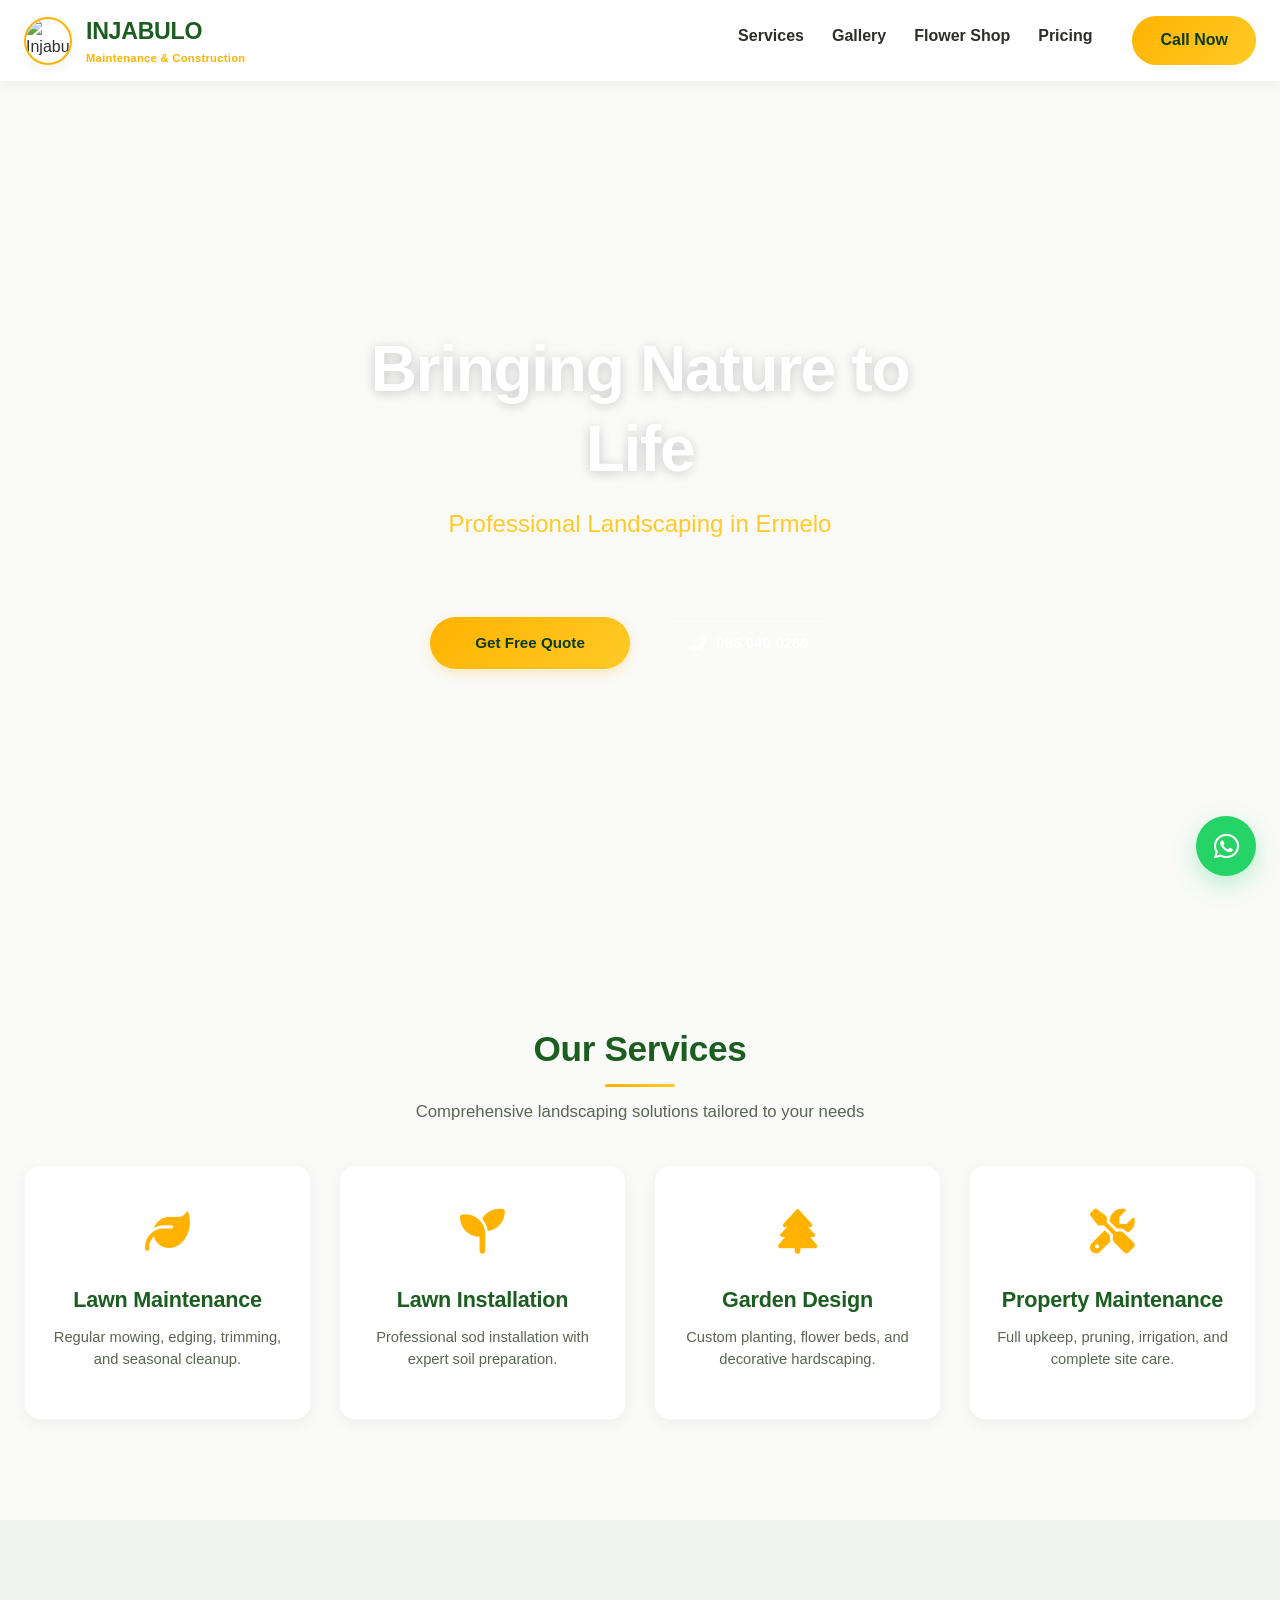
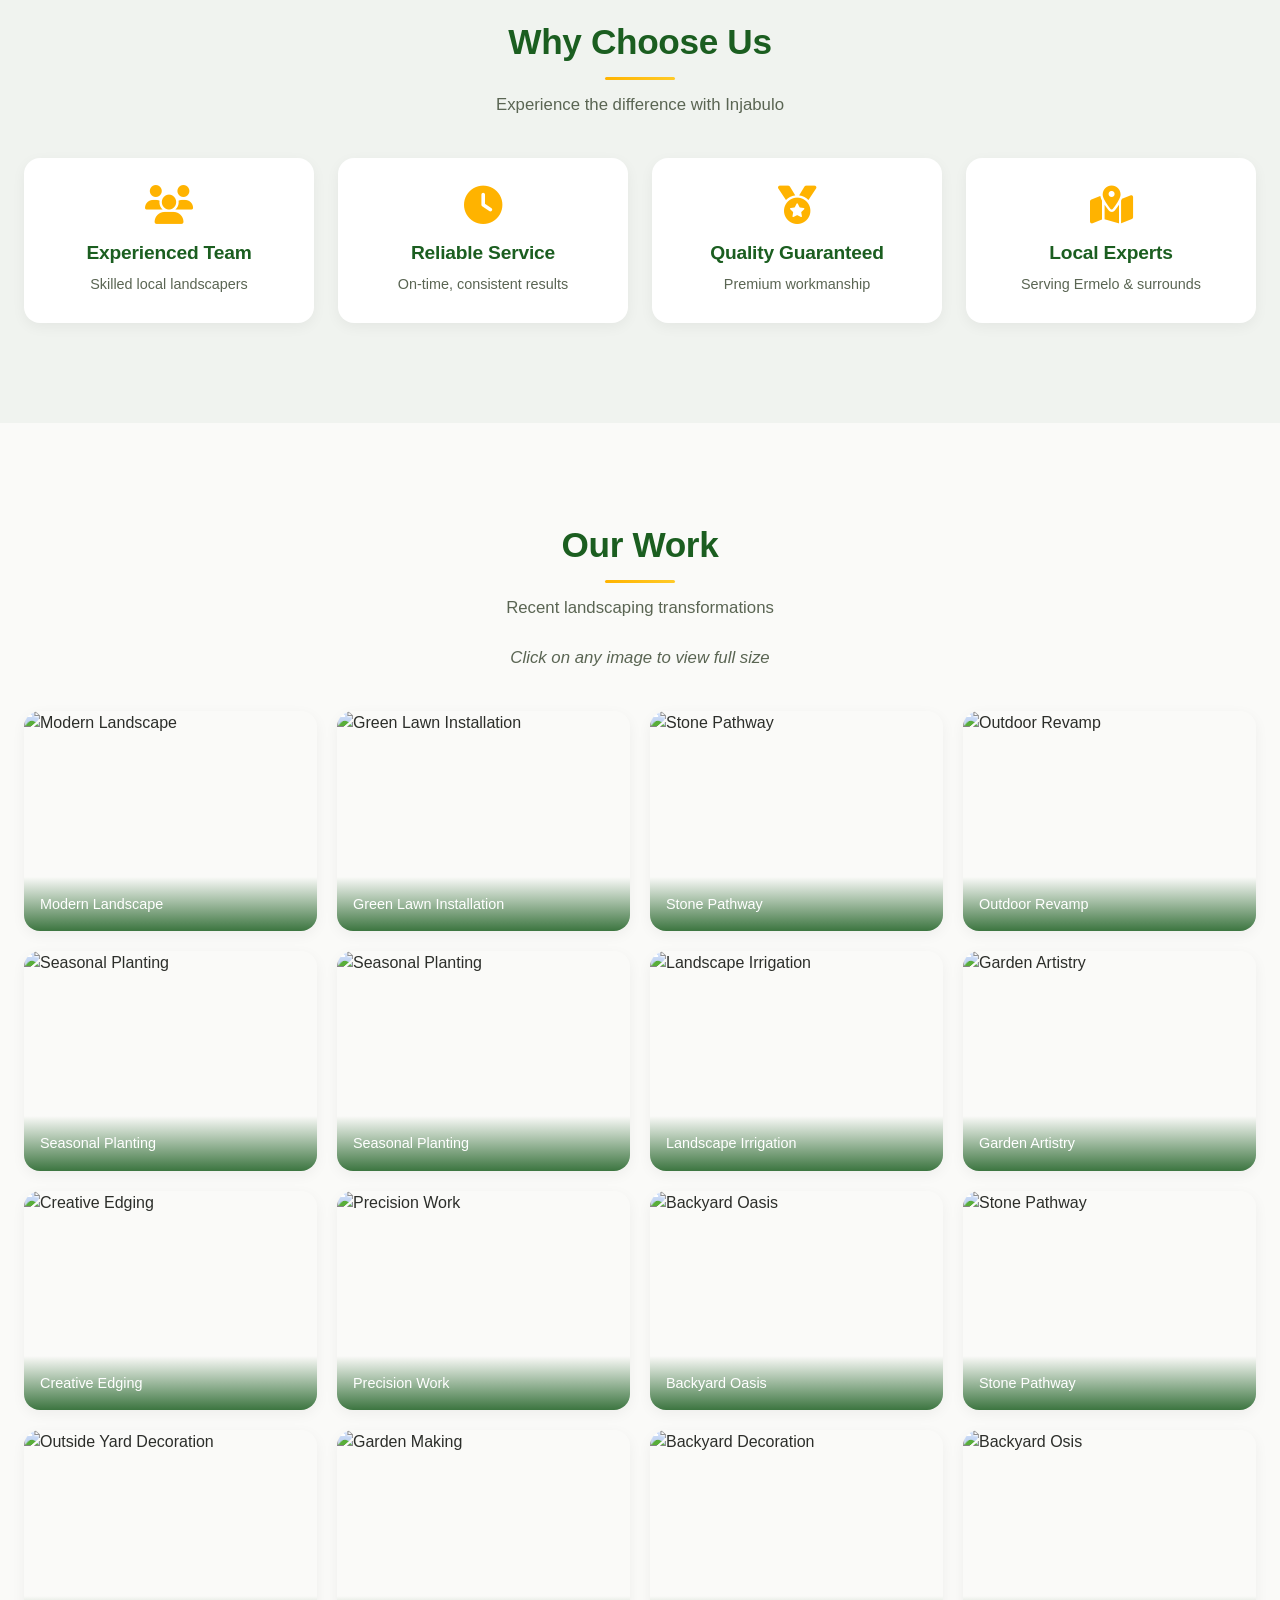
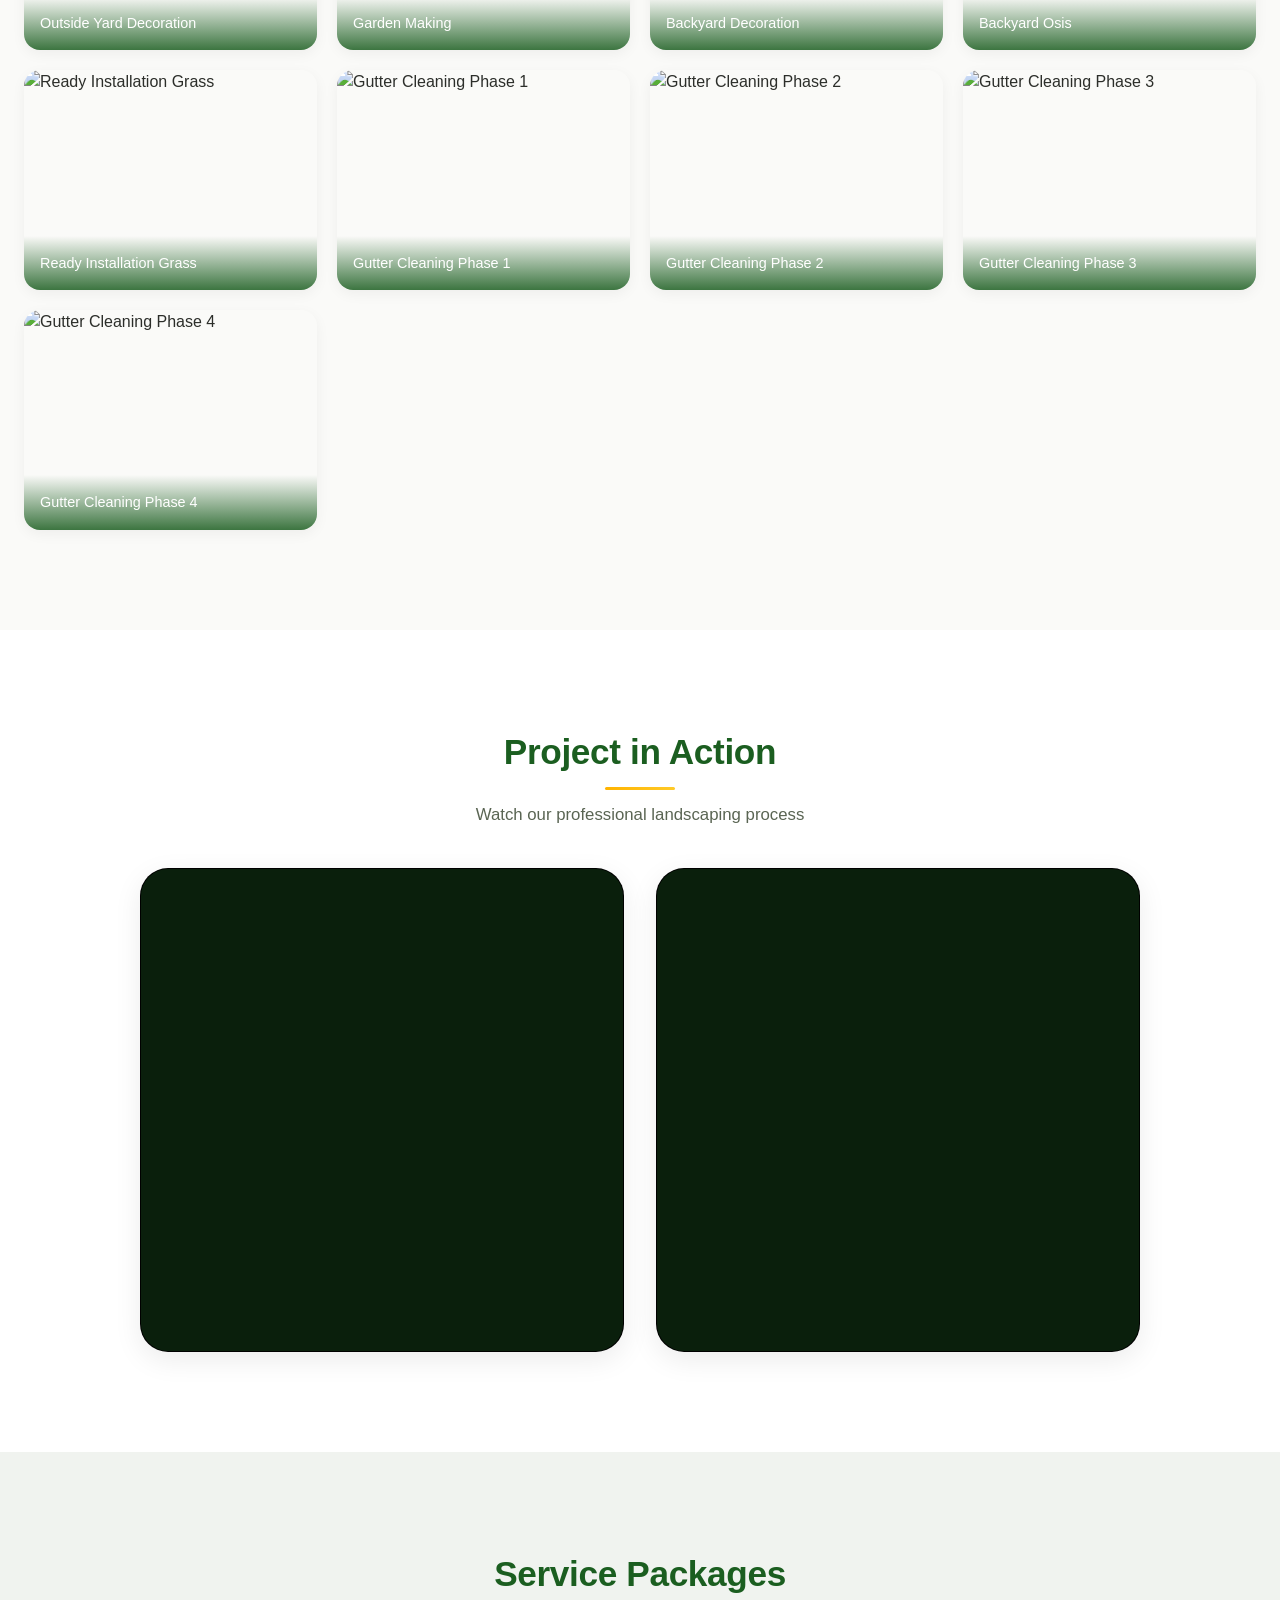
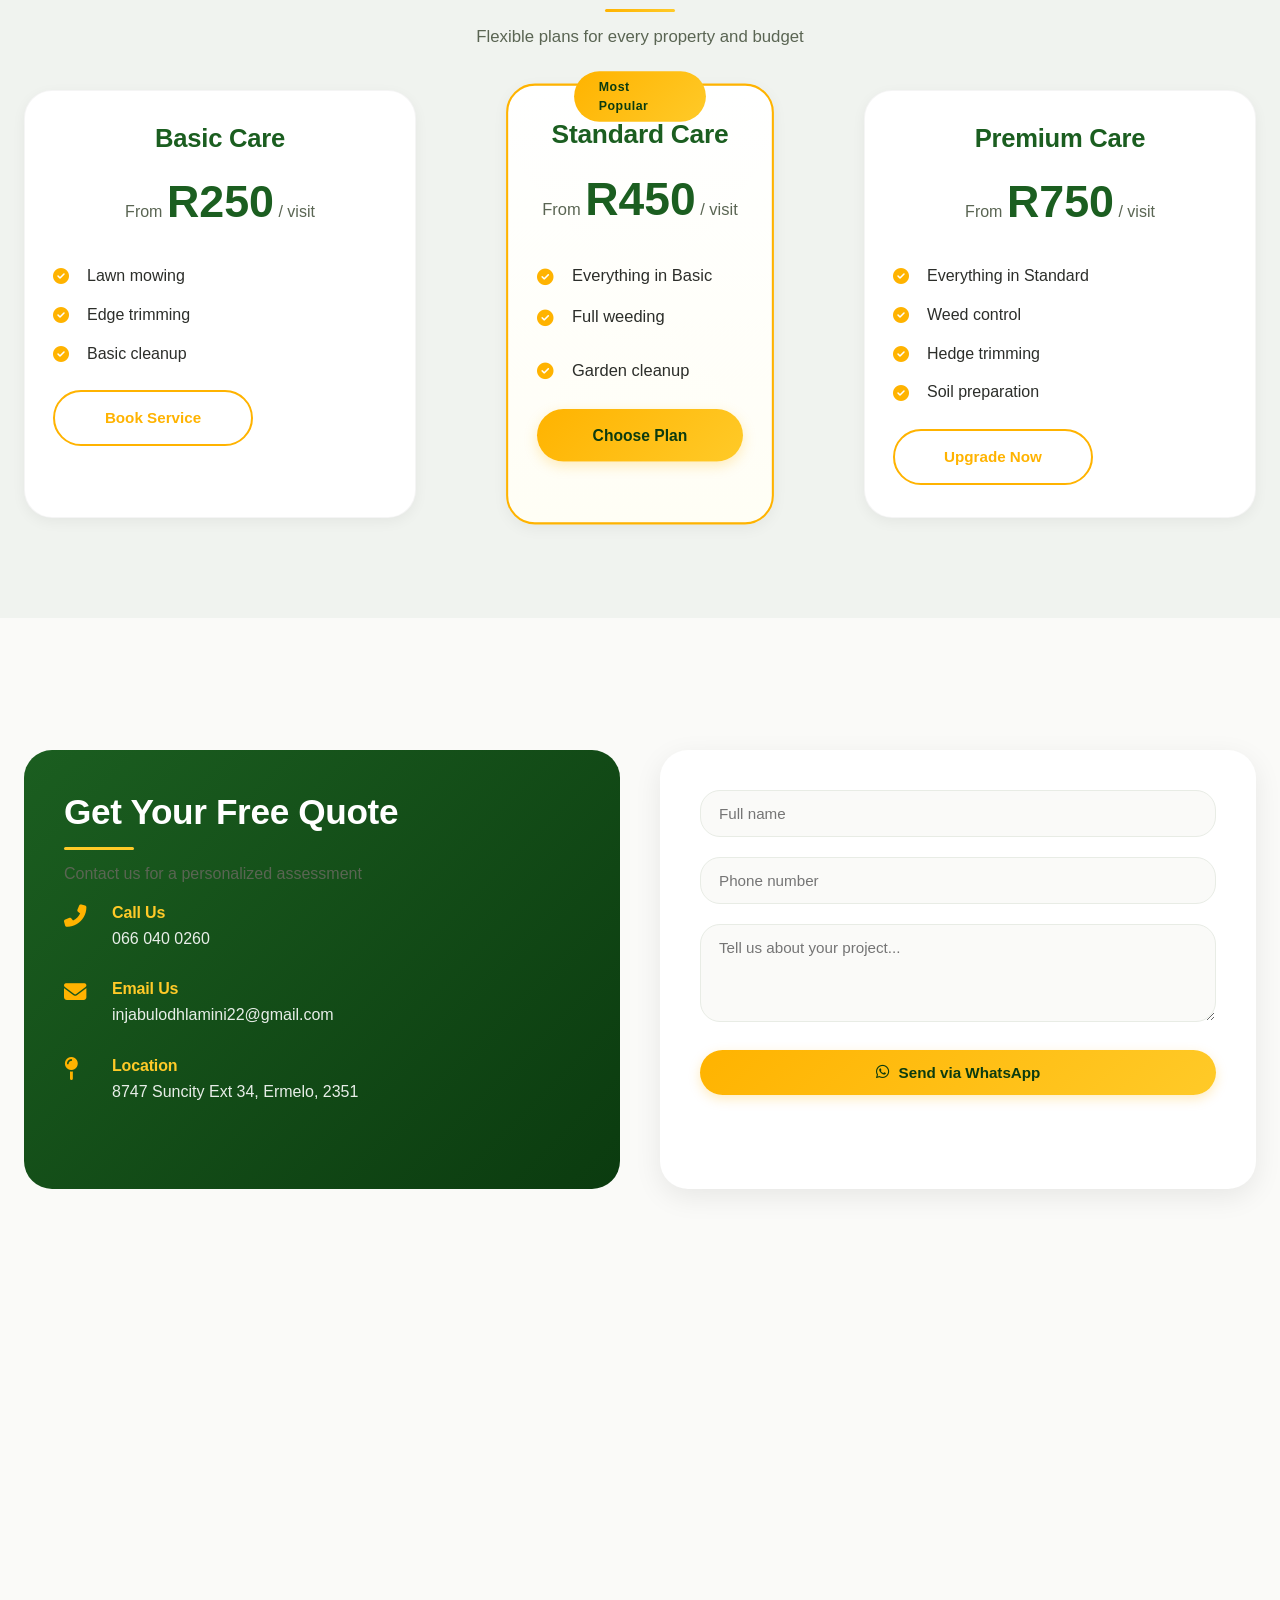
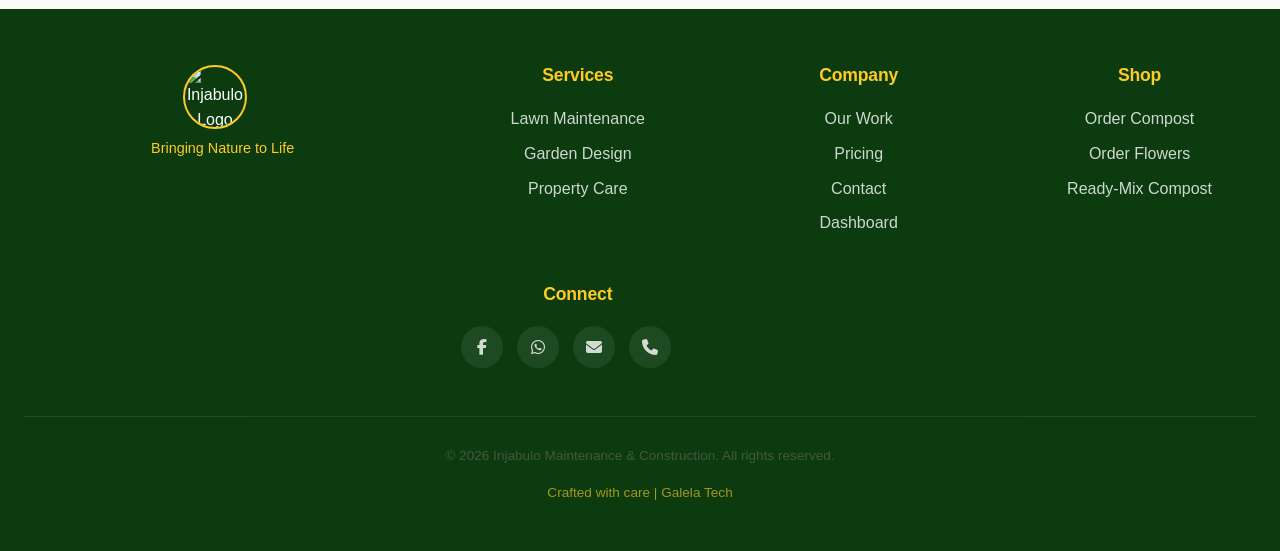
==== commit 91673d11: "Update of Injabulo M and C" ====
--- a/index.html
+++ b/index.html
@@ -7,6 +7,9 @@
   <meta name="description" content="Professional landscaping, lawn maintenance, garden design, and property care services in Ermelo. Reliable, affordable, quality guaranteed. Free quotes available.">
   <meta name="google-site-verification" content="ykbK9y5Ayw79fZYIXV96JhBcG5zOJwum8FJCeMQU0h0" />
   <link rel="stylesheet" href="https://cdnjs.cloudflare.com/ajax/libs/font-awesome/6.4.0/css/all.min.css">
+   <link rel="icon"
+          type="image/png"
+          href="https://i.postimg.cc/CxrF7syy/download.png">
   <style>
     :root {
       --primary-green: #1b5e20;
@@ -429,47 +432,46 @@
       font-size: 0.9rem;
     }
 
-    /* ========== FIXED VIDEO GALLERY SECTION ========== */
-    .video-gallery-section {
-      background: var(--white);
-    }
-    .video-showcase {
-      max-width: 1500px;
-      margin: 2rem auto 0;
-      border-radius: 28px;
-      overflow: hidden;
-      box-shadow: var(--shadow-md);
-      background: #000;
-      transition: var(--transition);
-      border: 1px solid rgba(0,0,0,0.05);
-    }
-    .video-showcase video {
-      width: 100%;
-      height: auto;
-      display: block;
-      aspect-ratio: 1 / 1;
-      object-fit:fill;
-      background: #0a1f0c;
-    }
-    .video-caption {
-      text-align: center;
-      margin-top: 1rem;
-      font-weight: 500;
-      color: var(--primary-green);
-      background: var(--off-white);
-      display: inline-block;
-      width: auto;
-      padding: 6px 20px;
-      border-radius: 60px;
-      font-size: 0.85rem;
-      letter-spacing: 0.3px;
-    }
-    .video-note {
-      font-size: 0.85rem;
-      text-align: center;
-      margin-top: 1rem;
-      color: var(--text-muted);
-    }
+    /* ========== VIDEO GALLERY SECTION ========== */
+
+.video-gallery-section {
+    background: var(--white);
+}
+
+.video-gallery {
+    max-width: 1000px;
+    margin: 2rem auto 0;
+    display: grid;
+    grid-template-columns: repeat(2, 1fr);
+    gap: 2rem;
+}
+
+.video-showcase {
+    width: 100%;
+    border-radius: 28px;
+    overflow: hidden;
+    box-shadow: var(--shadow-md);
+    background: #000;
+    transition: var(--transition);
+    border: 1px solid rgba(0, 0, 0, 0.05);
+}
+
+.video-showcase video {
+    width: 100%;
+    height: auto;
+    display: block;
+    aspect-ratio: 1 / 1;
+    object-fit: cover;
+    background: #0a1f0c;
+}
+
+/* Mobile */
+@media (max-width: 768px) {
+    .video-gallery {
+        grid-template-columns: 1fr;
+        gap: 1.5rem;
+    }
+}
 
     /* ========== MOBILE SLIDESHOW ========== */
     @media (max-width: 767px) {
@@ -855,20 +857,39 @@
     </div>
   </section>
 
-  <!-- ========== FIXED VIDEO GALLERY SECTION (autoplay loop) ========== -->
-  <section class="section video-gallery-section">
-    <div class="container">
-      <h2 class="section-title">Project in Action</h2>
-      <p class="section-subtitle">Watch our professional landscaping process</p>
+  <!-- ========== VIDEO GALLERY SECTION ========== -->
+<section class="section video-gallery-section">
+  <div class="container">
+
+    <h2 class="section-title">Project in Action</h2>
+    <p class="section-subtitle">
+      Watch our professional landscaping process
+    </p>
+
+    <div class="video-gallery">
+
+      <!-- Video 1 -->
       <div class="video-showcase">
-        <video id="projectVideo" autoplay muted playsinline>
+        <video id="projectVideo1" autoplay muted playsinline loop>
           <source src="videos/1000332698 - Trim.mp4" type="video/mp4">
           Your browser does not support the video tag.
         </video>
       </div>
+
+      <!-- Video 2 -->
+      <div class="video-showcase">
+        <video id="projectVideo2" autoplay muted playsinline loop>
+          <source src="videos/VID-20260930-WA0023.mp4" type="video/mp4">
+          Your browser does not support the video tag.
+        </video>
       </div>
-    </div>
-  </section>
+
+     
+
+    </div>
+
+  </div>
+</section>
 
   <!-- Pricing -->
   <section id="pricing" class="section section-alt">
@@ -921,7 +942,12 @@
         </div>
         <div class="footer-links">
           <div class="footer-column"><h3>Services</h3><ul><li><a href="#services">Lawn Maintenance</a></li><li><a href="#services">Garden Design</a></li><li><a href="#services">Property Care</a></li></ul></div>
-          <div class="footer-column"><h3>Company</h3><ul><li><a href="#gallery">Our Work</a></li><li><a href="#pricing">Pricing</a></li><li><a href="#contact">Contact</a></li></ul></div>
+          <div class="footer-column"><h3>Company</h3><ul><li><a href="#gallery">Our Work</a></li><li><a href="#pricing">Pricing</a></li><li><a href="#contact">Contact</a></li>
+          <a href="adminDashboard.html">Dashboard</a></li>
+          </ul>
+          </div>
+          
+          
           <div class="footer-column"><h3>Shop</h3><ul><li><a href="orderFlowers.html">Order Compost</a></li><li><a href="orderFlowers.html">Order Flowers</a></li><li><a href="orderFlowers.html">Ready-Mix Compost</a></li></ul></div>
           <div class="footer-column"><h3>Connect</h3><div class="social-links"><a href="https://m.facebook.com/100083415397086/about/" target="_blank"><i class="fab fa-facebook-f"></i></a><a href="https://wa.me/27660400260" target="_blank"><i class="fab fa-whatsapp"></i></a><a href="mailto:injabulodhlamini22@gmail.com"><i class="fas fa-envelope"></i></a><a href="tel:0660400260"><i class="fas fa-phone"></i></a></div></div>
         </div>
@@ -966,6 +992,7 @@
       { src: 'https://i.postimg.cc/FRmZSLRF/IMG-20260511-WA0004.jpg', label: 'Garden Making'},
       { src: 'https://i.postimg.cc/d1B9jVkF/IMG-20260511-WA0002.jpg', label: 'Backyard Decoration'},
       { src: 'https://i.postimg.cc/DZgcPwJn/IMG-20260511-WA0000.jpg', label: 'Backyard Osis'},
+      {src: 'https://i.postimg.cc/fWKZ54Ss/IMG-20261005-WA0009.jpg', label: 'Ready Installation Grass'},
       { src: 'https://i.postimg.cc/vBMznVmj/IMG-20260511-WA0011.jpg',label: 'Gutter Cleaning Phase 1'},
       { src: 'https://i.postimg.cc/KzFNTMzZ/IMG-20260511-WA0009.jpg',label: 'Gutter Cleaning Phase 2'},
       { src: 'https://i.postimg.cc/Y9k3FW9t/IMG-20260511-WA0008.jpg',label: 'Gutter Cleaning Phase 3'},
@@ -1079,13 +1106,14 @@
 // Check if popup has been shown before (session storage)
 let popupSeen = sessionStorage.getItem('flowerShopSeen');
 
+i/*
 if(!popupSeen) {
-  // Show popup after 1.5 seconds when user enters the site
   setTimeout(() => { 
     if(entryPopup) entryPopup.classList.add('active'); 
   }, 1500);
   sessionStorage.setItem('flowerShopSeen', 'true');
 }
+*/
 
 // Function to close popup
 function closePopup() { 
@@ -1114,5 +1142,6 @@
 }
 
   </script>
+  <script src="track.js"></script>
 </body>
 </html>
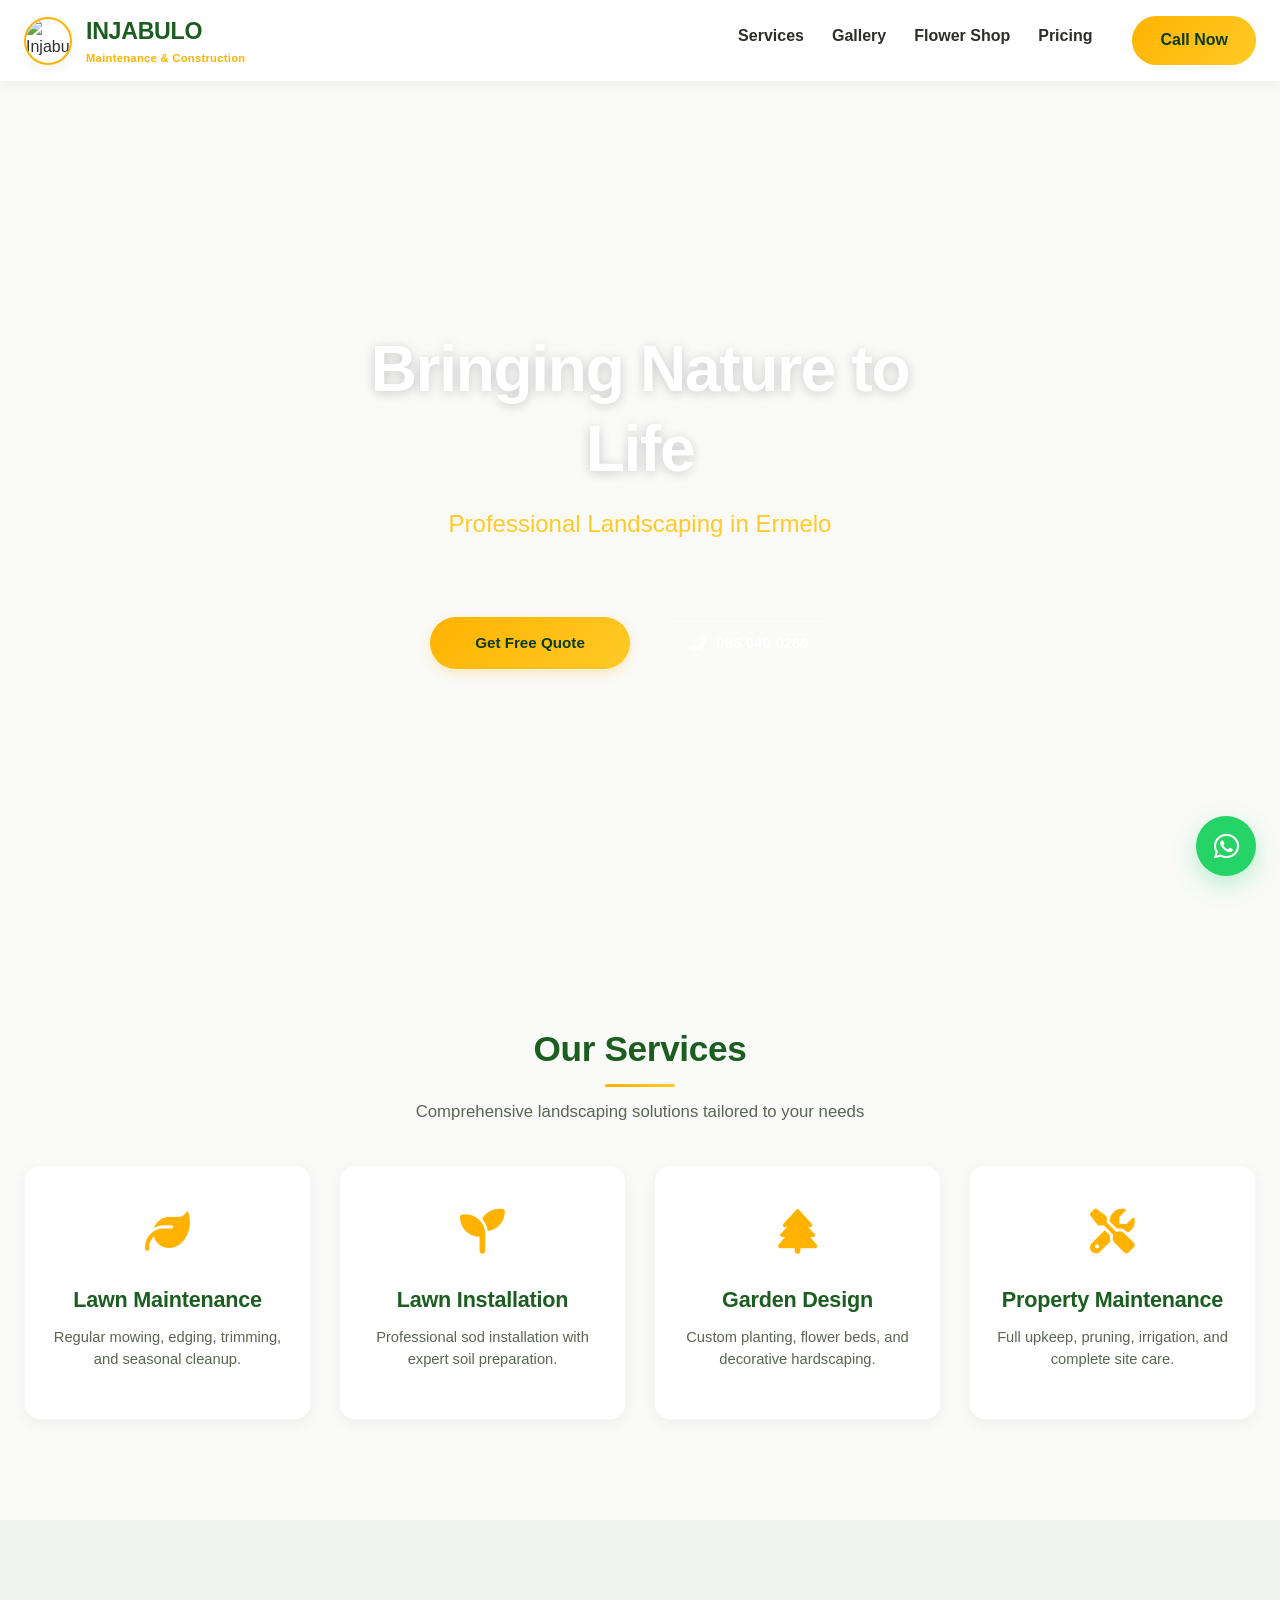
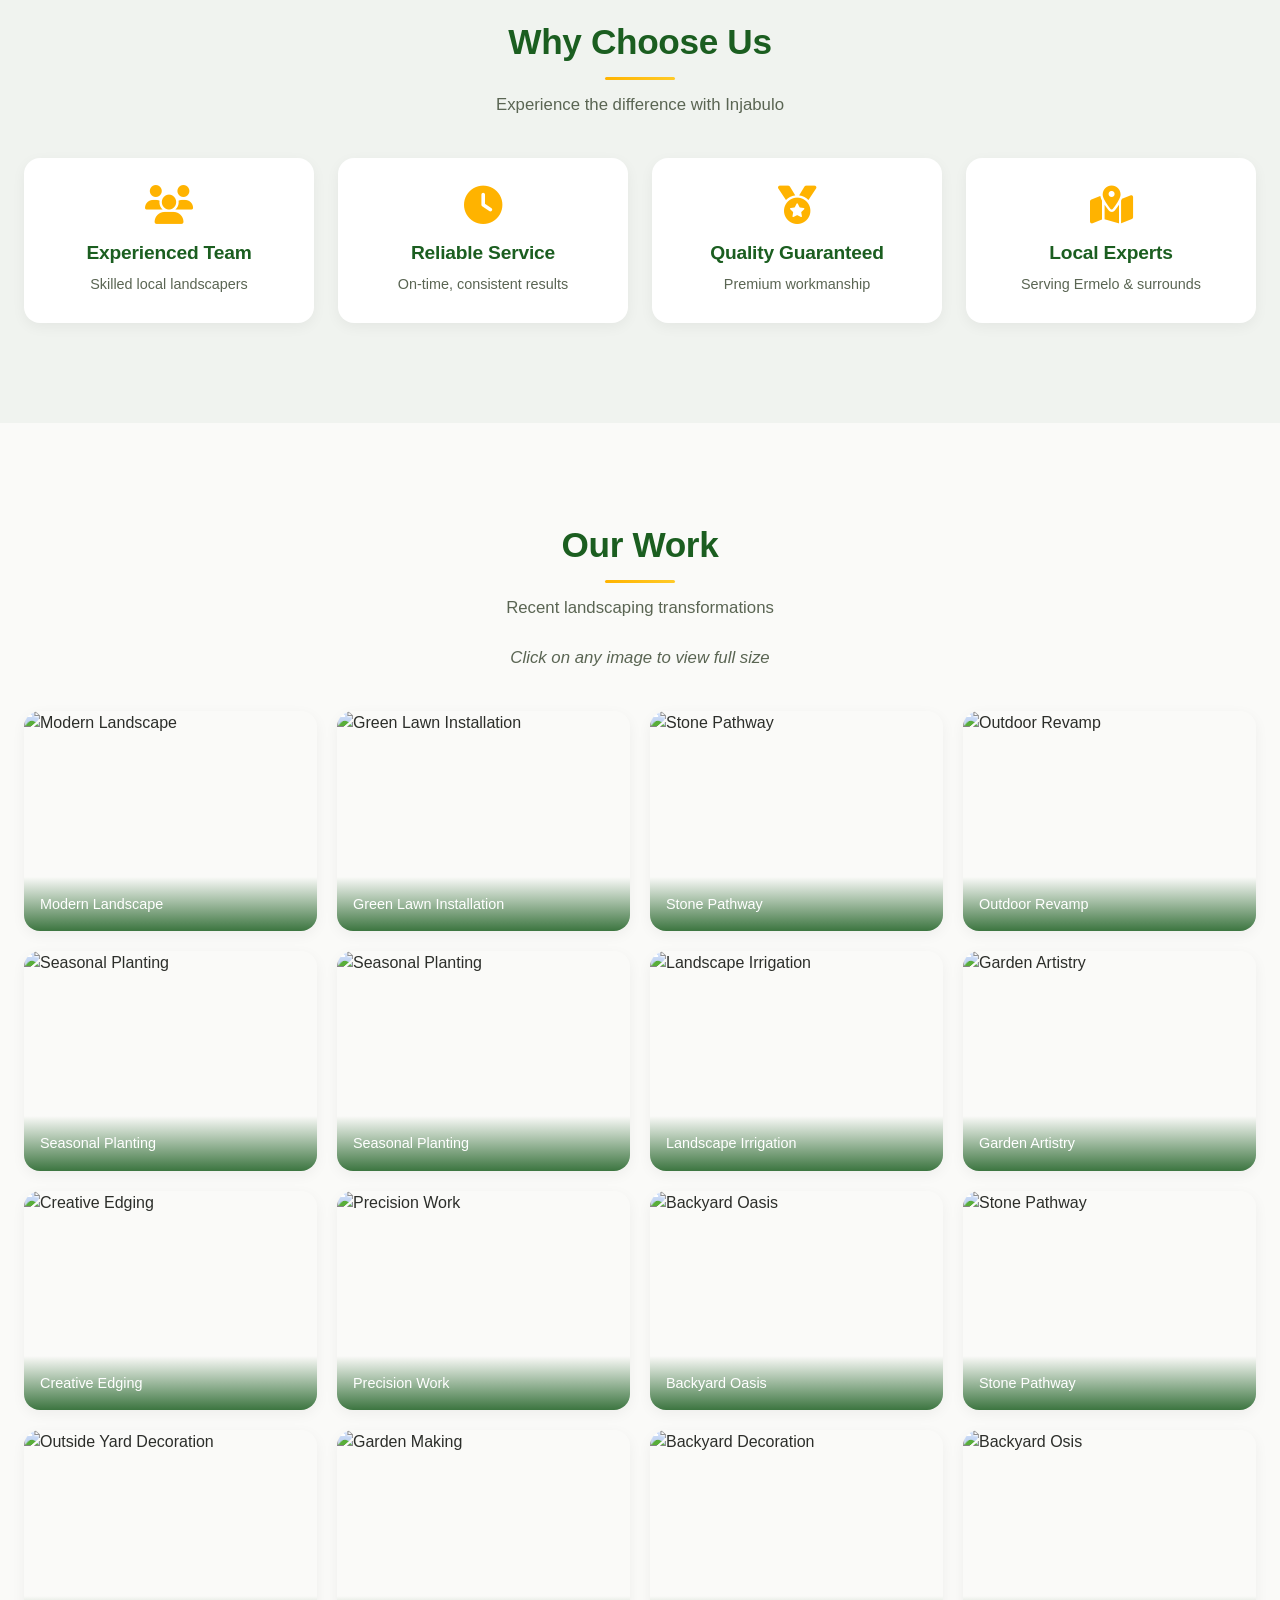
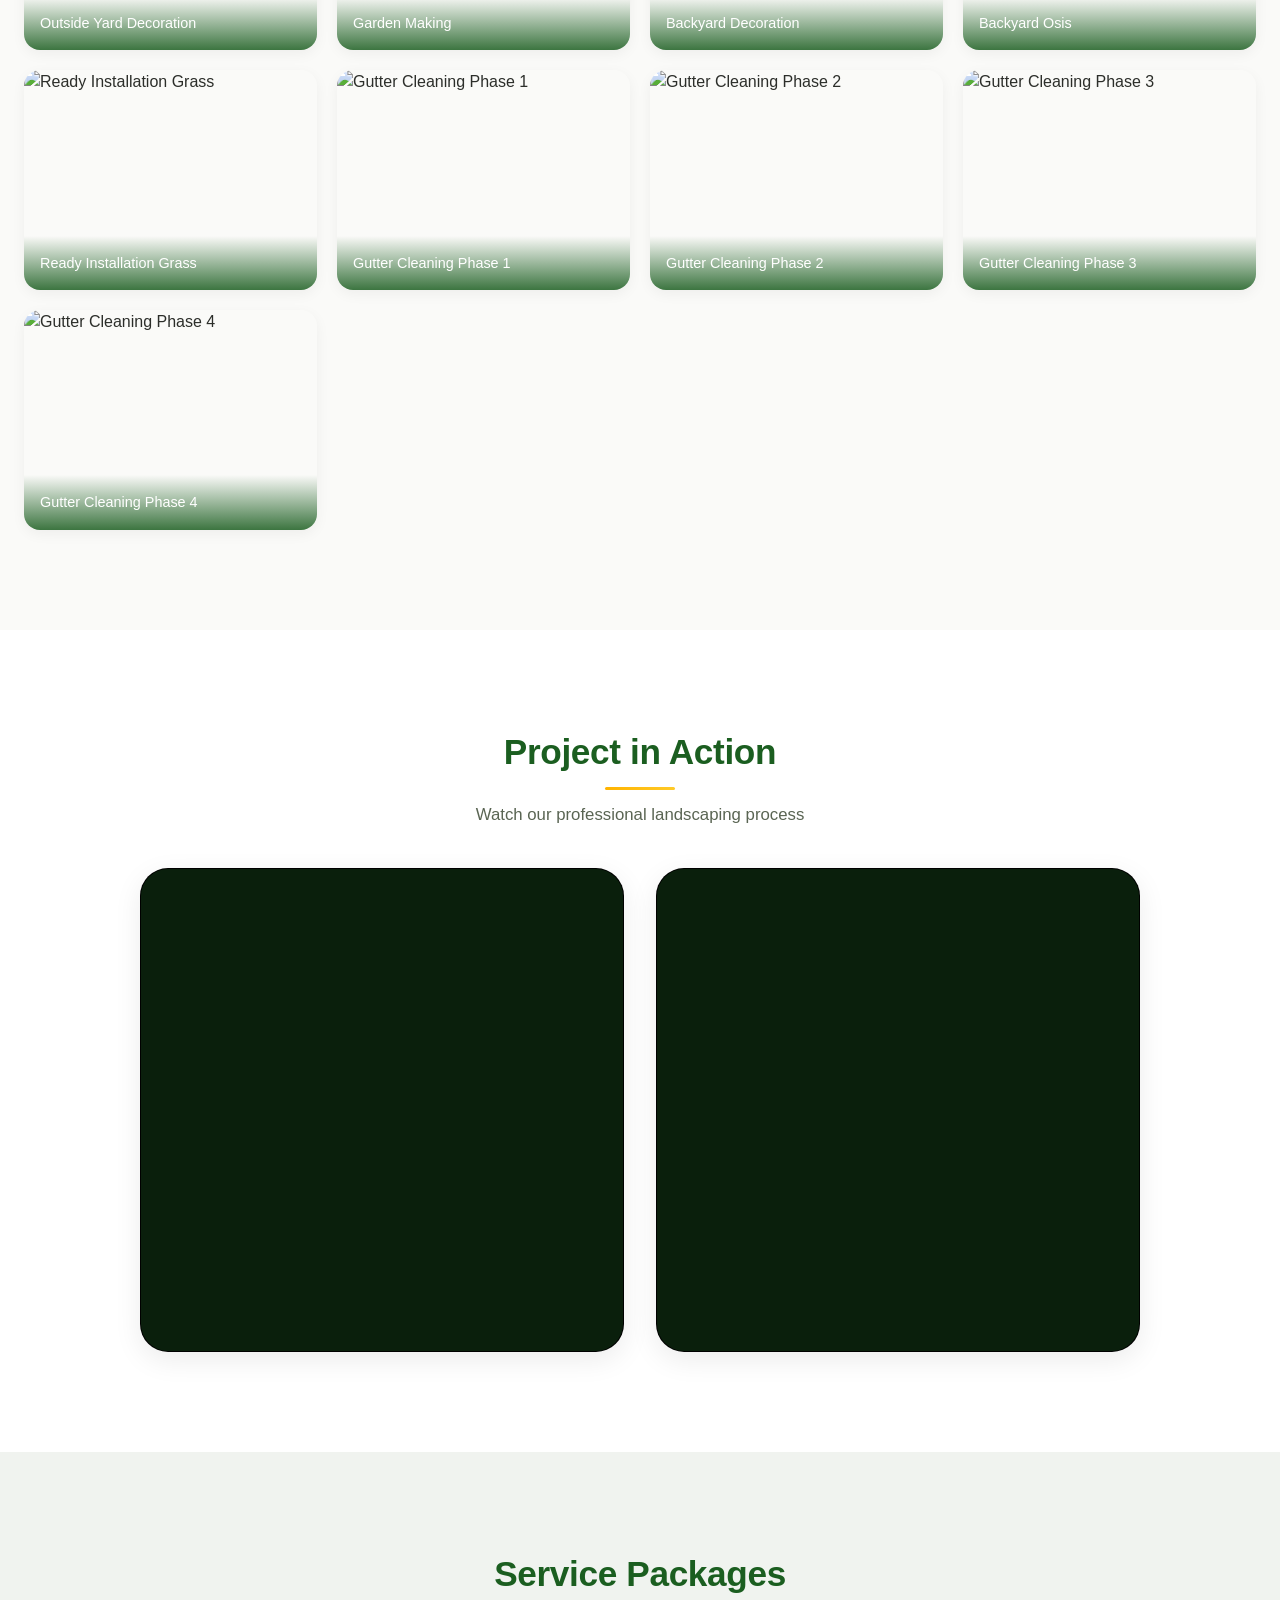
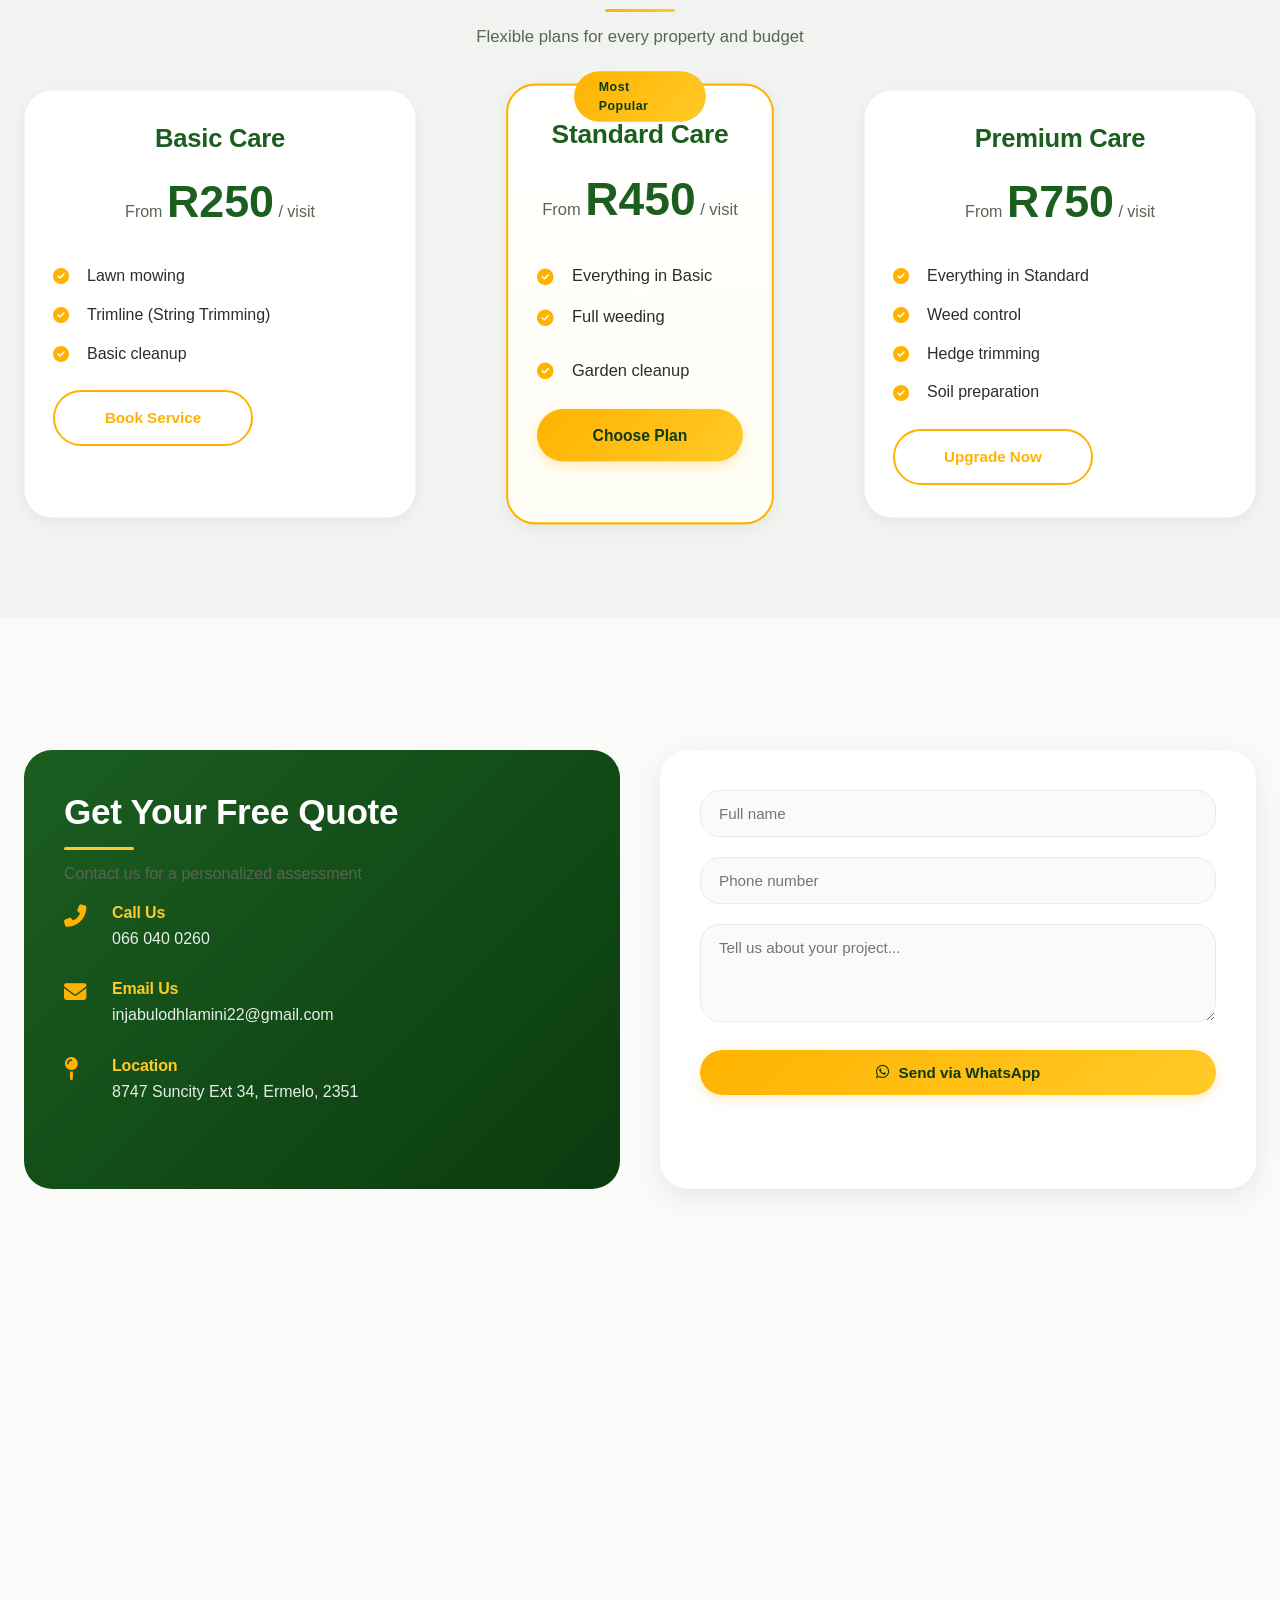
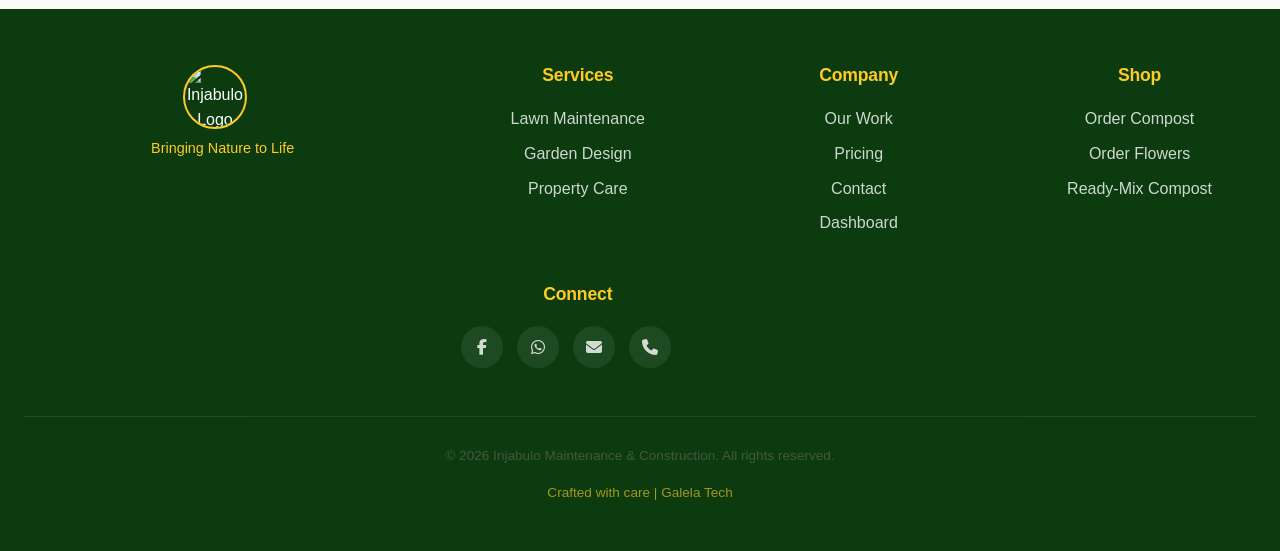
==== commit 121368b8: "Services wording fix" ====
--- a/index.html
+++ b/index.html
@@ -897,7 +897,7 @@
       <h2 class="section-title">Service Packages</h2>
       <p class="section-subtitle">Flexible plans for every property and budget</p>
       <div class="pricing-grid">
-        <div class="pricing-card"><div class="pricing-header"><h3 class="pricing-title">Basic Care</h3><div class="pricing-price">From <span>R250</span> / visit</div></div><ul class="pricing-features"><li><i class="fas fa-check-circle"></i> Lawn mowing</li><li><i class="fas fa-check-circle"></i> Edge trimming</li><li><i class="fas fa-check-circle"></i> Basic cleanup</li></ul><a href="#contact" class="btn btn-outline">Book Service</a></div>
+        <div class="pricing-card"><div class="pricing-header"><h3 class="pricing-title">Basic Care</h3><div class="pricing-price">From <span>R250</span> / visit</div></div><ul class="pricing-features"><li><i class="fas fa-check-circle"></i> Lawn mowing</li><li><i class="fas fa-check-circle"></i> Trimline (String Trimming)</li><li><i class="fas fa-check-circle"></i> Basic cleanup</li></ul><a href="#contact" class="btn btn-outline">Book Service</a></div>
         <div class="pricing-card featured"><div class="pricing-badge">Most Popular</div><div class="pricing-header"><h3 class="pricing-title">Standard Care</h3><div class="pricing-price">From <span>R450</span> / visit</div></div><ul class="pricing-features"><li><i class="fas fa-check-circle"></i> Everything in Basic</li><li><i class="fas fa-check-circle"></i> Full weeding</li><li></li><li><i class="fas fa-check-circle"></i> Garden cleanup</li></ul><a href="#contact" class="btn btn-primary">Choose Plan</a></div>
         <div class="pricing-card"><div class="pricing-header"><h3 class="pricing-title">Premium Care</h3><div class="pricing-price">From <span>R750</span> / visit</div></div><ul class="pricing-features"><li><i class="fas fa-check-circle"></i> Everything in Standard</li><li><i class="fas fa-check-circle"></i> Weed control</li><li><i class="fas fa-check-circle"></i> Hedge trimming</li><li><i class="fas fa-check-circle"></i> Soil preparation</li></ul><a href="#contact" class="btn btn-outline">Upgrade Now</a></div>
       </div>
